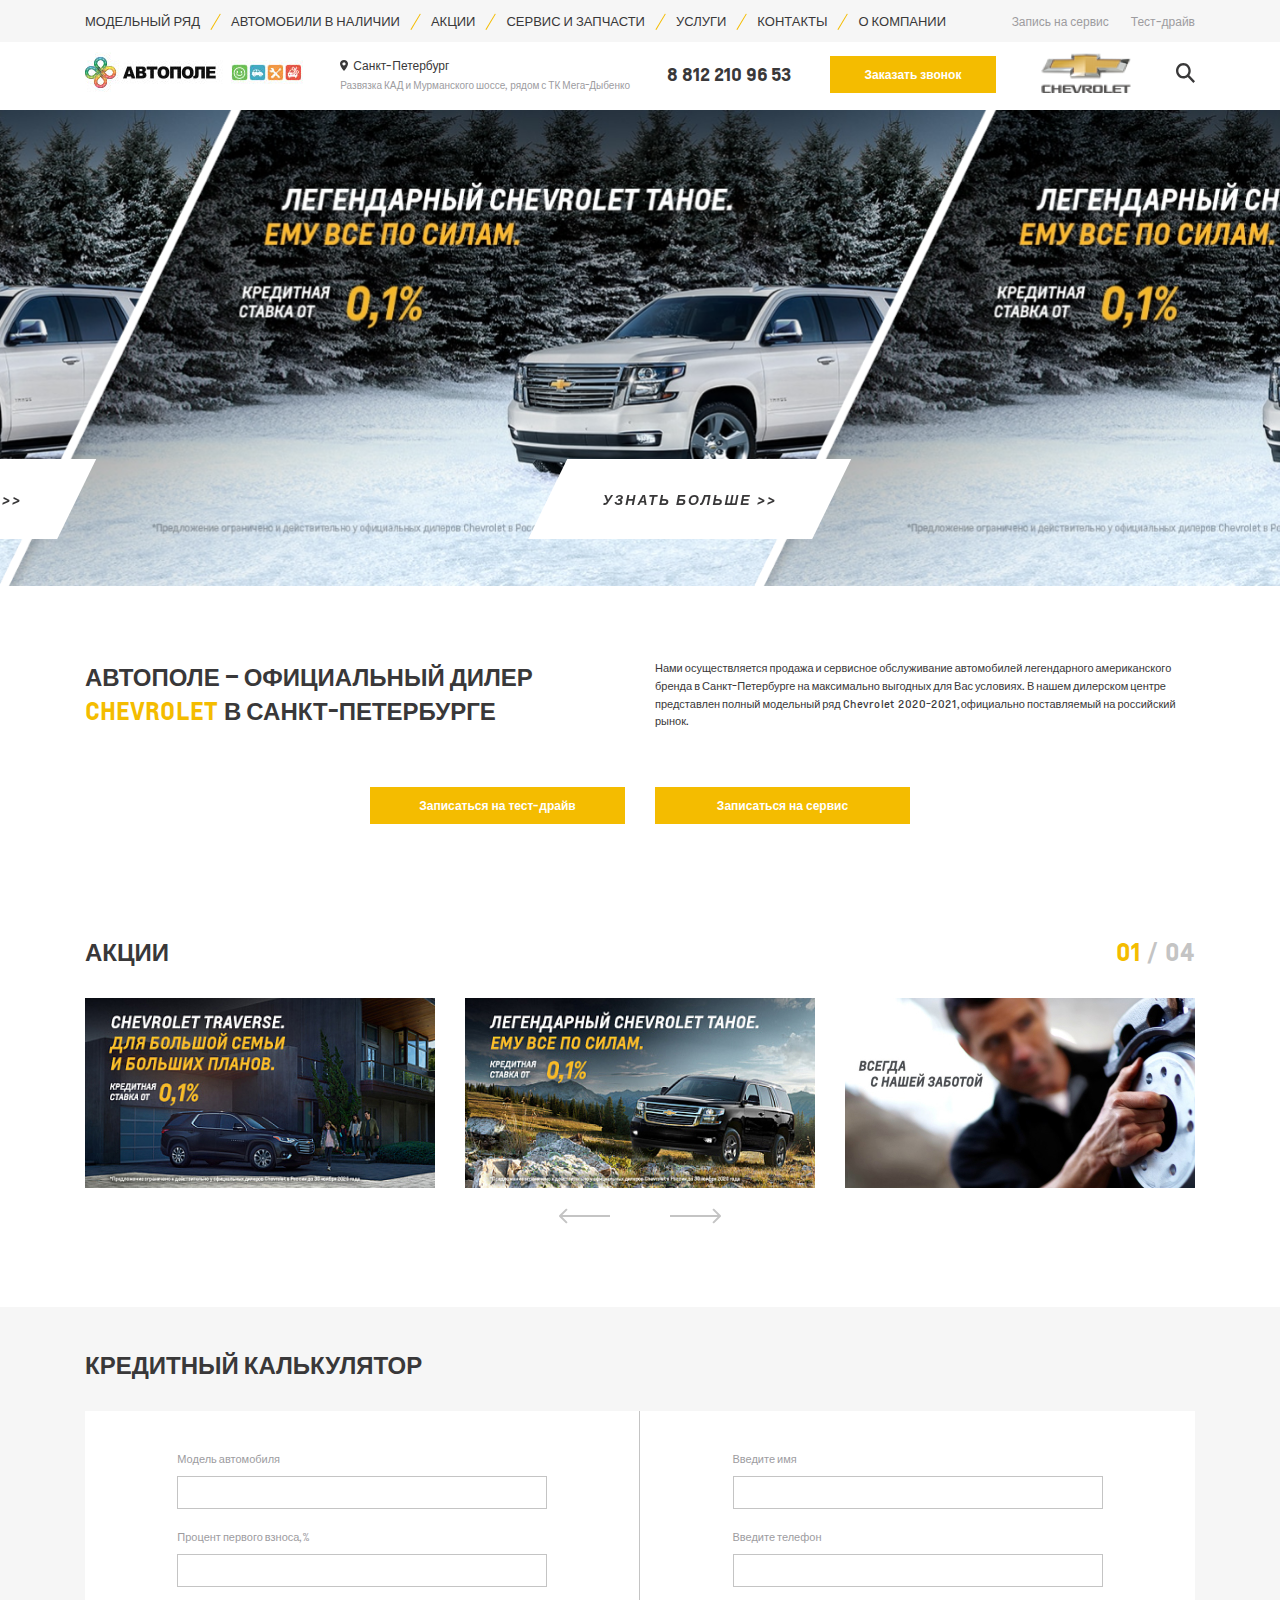
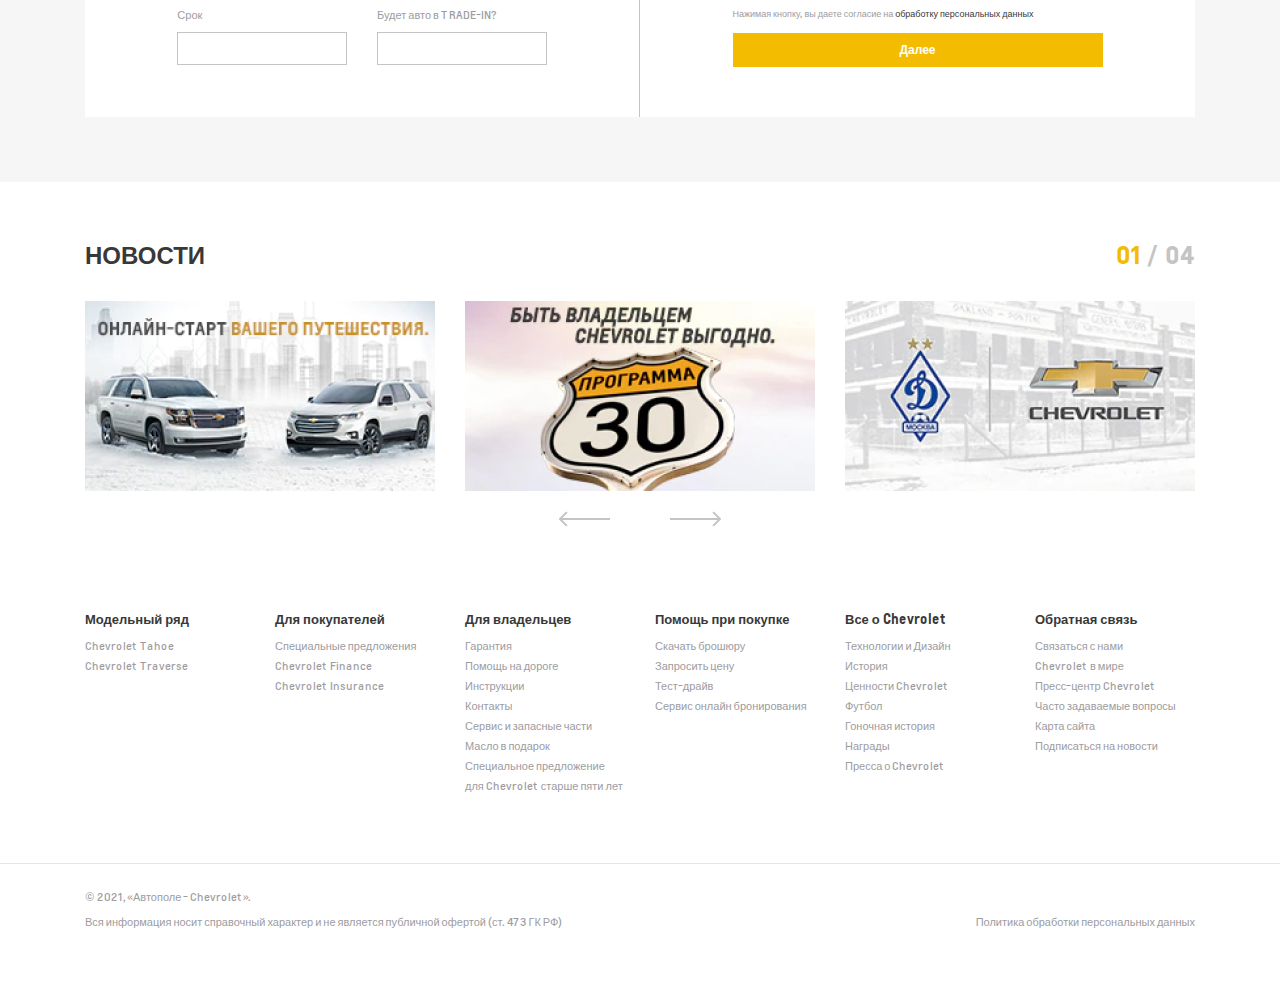
==== index.html @ d2f10475 "push" ====
<!DOCTYPE html>
<html lang="ru">
<head>
    <meta charset="UTF-8">
    <meta http-equiv="X-UA-Compatible" content="IE=edge">
    <meta name="viewport" content="width=device-width, initial-scale=1.0">
    <title>Автополе</title>

    <link rel="stylesheet" href="./css/fonts.css">
    <link rel="stylesheet" href="./css/jquery.fancybox.min.css">
    <link rel="stylesheet" href="./css/swiper-bundle.min.css">
    <link rel="stylesheet" href="./css/style.css">

</head>
<body>
    <div class="wrapper">
        <div class="content">
            <header class="header">
                <div class="header-top">
                    <div class="container header-top__container">
                        <ul class="header-menu">
                            <li class="header-menu__item">
                                <a href="#">Модельный ряд</a>
                            </li>
                            <img src="./img/general/header/separator.svg" alt="separator" class="header-menu__separator">
                            <li class="header-menu__item">
                                <a href="#">Автомобили в наличии</a>
                            </li>
                            <img src="./img/general/header/separator.svg" alt="separator" class="header-menu__separator">
                            <li class="header-menu__item">
                                <a href="#">Акции</a>
                            </li>
                            <img src="./img/general/header/separator.svg" alt="separator" class="header-menu__separator">
                            <li class="header-menu__item">
                                <a href="#">Сервис и запчасти</a>
                            </li>
                            <img src="./img/general/header/separator.svg" alt="separator" class="header-menu__separator">
                            <li class="header-menu__item">
                                <a href="#">Услуги</a>
                            </li>
                            <img src="./img/general/header/separator.svg" alt="separator" class="header-menu__separator">
                            <li class="header-menu__item">
                                <a href="#">Контакты</a>
                            </li>
                            <img src="./img/general/header/separator.svg" alt="separator" class="header-menu__separator">
                            <li class="header-menu__item">
                                <a href="#">о компании</a>
                            </li>
                        </ul>
                        <div class="header-right">
                            <a href="#">Запись на сервис</a>
                            <a href="#">Тест-драйв</a>
                        </div>
                    </div>
                </div>
                <div class="header-main">
                    <div class="container header-main__container">
                        <a href="/" class="header-logo">
                            <img src="./img/general/logo.png" alt="logo">
                        </a>
                        <div class="header-address">
                            <div class="header-address__top">
                                <img src="./img/general/mark.svg" alt="mark">
                                <span>Санкт-Петербург</span>
                            </div>
                            <div class="header-address__bottom">Развязка КАД и Мурманского шоссе, рядом с ТК Мега-Дыбенко</div>
                        </div>
                        <a href="tel:8 812 210 96 53 " class="header-phone">8 812 210 96 53 </a>
                        <a href="#" class="btn header-btn">Заказать звонок</a>
                        <a href="#" class="header-chevrolet">
                            <img src="./img/general/header/chevrolet.png" alt="chevrolet">
                        </a>
                        <a href="#" class="header-search">
                            <img src="./img/general/search.svg" alt="search">
                        </a>
                    </div>
                </div>
            </header>
            <div class="swiper-container hero">
                <div class="swiper-wrapper">
                    <div class="swiper-slide hero-item">
                        <img src="./img/index/hero/1.png" alt="1">
                        <a href="#" class="hero-btn">
                            <span>Узнать больше >></span>
                        </a>
                    </div>
                    <div class="swiper-slide hero-item">
                        <img src="./img/index/hero/1.png" alt="1">
                        <a href="#" class="hero-btn">
                            <span>Узнать больше >></span>
                        </a>
                    </div>
                    <div class="swiper-slide hero-item">
                        <img src="./img/index/hero/1.png" alt="1">
                        <a href="#" class="hero-btn">
                            <span>Узнать больше >></span>
                        </a>
                    </div>
                </div>
            </div>
            <section class="description">
                <div class="container description-container">
                    <div class="description-left">
                        <h2 class="title description-title">АВТОПОЛЕ – ОФИЦИАЛЬНЫЙ ДИЛЕР <span>CHEVROLET</span> В Санкт-петербурге</h2>
                        <a href="#" class="btn description-btn">Записаться на тест-драйв</a>
                    </div>
                    <div class="description-right">
                        <p class="text description-text">
                            Нами осуществляется продажа и сервисное обслуживание автомобилей легендарного американского бренда в Санкт-Петербурге на максимально выгодных для Вас условиях. В нашем дилерском центре представлен полный модельный ряд Chevrolet 2020-2021, официально поставляемый на российский рынок.
                        </p>
                        <a href="#" class="btn description-btn">Записаться на сервис</a>
                    </div>
                </div>
            </section>
            <section class="slider promotion">
                <div class="container slider-container">
                    <div class="slider-top">
                        <h2 class="title slider-title">Акции</h2>
                        <div class="title slider-count promotion-count"></div>
                    </div>
                    <div class="swiper-container promotion-slider">
                        <div class="swiper-wrapper">
                            <a href="#" class="swiper-slide slider-item">
                                <img src="./img/index/slider/1.jpg" alt="1">
                            </a>
                            <a href="#" class="swiper-slide slider-item">
                                <img src="./img/index/slider/2.jpg" alt="2">
                            </a>
                            <a href="#" class="swiper-slide slider-item">
                                <img src="./img/index/slider/3.jpg" alt="3">
                            </a>
                            <a href="#" class="swiper-slide slider-item">
                                <img src="./img/index/slider/1.jpg" alt="1">
                            </a>
                            <a href="#" class="swiper-slide slider-item">
                                <img src="./img/index/slider/2.jpg" alt="2">
                            </a>
                            <a href="#" class="swiper-slide slider-item">
                                <img src="./img/index/slider/3.jpg" alt="3">
                            </a>
                        </div>
                        <div class="slider-arrows">
                            <div class="slider-arrow slider-arrow_prev promotion-arrow">
                                <img src="./img/general/arrow_prev.svg" alt="arrow_prev">
                            </div>
                            <div class="slider-arrow slider-arrow_next promotion-arrow">
                                <img src="./img/general/arrow_next.svg" alt="arrow_next">
                            </div>
                        </div>
                    </div>
                </div>
            </section>
            <section class="calc">
                <div class="container calc-container">
                    <h2 class="title calc-title">Кредитный калькулятор</h2>
                    <div class="calc-main">
                        <div class="calc-column__wrapper">
                            <div class="calc-column">
                                <div class="calc-item">
                                    <div class="input-title">Модель автомобиля</div>
                                    <input type="text" class="input calc-input">
                                </div>
                                <div class="calc-item">
                                    <div class="input-title">Процент первого взноса, %</div>
                                    <input type="text" class="input calc-input">
                                </div>
                                <div class="calc-item__wrapper">
                                    <div class="calc-item">
                                        <div class="input-title">Срок</div>
                                        <input type="text" class="input calc-input">
                                    </div>
                                    <div class="calc-item">
                                        <div class="input-title">Будет авто в TRADE-IN?</div>
                                        <input type="text" class="input calc-input">
                                    </div>
                                </div>
                            </div>
                        </div>
                        <div class="calc-column__wrapper">
                            <form action="#" class="calc-column">
                                <div class="calc-item">
                                    <div class="input-title">Введите имя</div>
                                    <input type="text" class="input calc-input">
                                </div>
                                <div class="calc-item">
                                    <div class="input-title">Введите телефон</div>
                                    <input type="tel" class="input calc-input">
                                </div>
                                <div class="text_small calc-policy">
                                    Нажимая кнопку, вы даете согласие на <a href="#" class="link link_reverse policy">обработку персональных данных</a>
                                </div>
                                <input type="submit" class="btn calc-submit" value="Далее">
                            </form>
                        </div>
                    </div>
                </div>
            </section>
            <section class="slider newsSlider">
                <div class="container slider-container">
                    <div class="slider-top">
                        <h2 class="title slider-title">Новости</h2>
                        <div class="title slider-count newsSlider-count"></div>
                    </div>
                    <div class="swiper-container newsSlider-slider">
                        <div class="swiper-wrapper">
                            <a href="#" class="swiper-slide slider-item">
                                <img src="./img/index/slider/4.jpg" alt="4">
                            </a>
                            <a href="#" class="swiper-slide slider-item">
                                <img src="./img/index/slider/5.jpg" alt="5">
                            </a>
                            <a href="#" class="swiper-slide slider-item">
                                <img src="./img/index/slider/6.jpg" alt="6">
                            </a>
                            <a href="#" class="swiper-slide slider-item">
                                <img src="./img/index/slider/4.jpg" alt="4">
                            </a>
                            <a href="#" class="swiper-slide slider-item">
                                <img src="./img/index/slider/5.jpg" alt="5">
                            </a>
                            <a href="#" class="swiper-slide slider-item">
                                <img src="./img/index/slider/6.jpg" alt="6">
                            </a>
                        </div>
                        <div class="slider-arrows">
                            <div class="slider-arrow slider-arrow_prev newsSlider-arrow">
                                <img src="./img/general/arrow_prev.svg" alt="arrow_prev">
                            </div>
                            <div class="slider-arrow slider-arrow_next newsSlider-arrow">
                                <img src="./img/general/arrow_next.svg" alt="arrow_next">
                            </div>
                        </div>
                    </div>
                </div>
            </section>
        </div>
        <footer class="footer">
            <div class="footer-top">
                <div class="container footer-top__container">
                    <div class="footer-list">
                        <div class="footer-item">
                            <div class="footer-item__title">Модельный ряд</div>
                            <a href="#" class="link link_reverse">Chevrolet Tahoe</a>
                            <a href="#" class="link link_reverse">Chevrolet Traverse</a>
                        </div>
                        <div class="footer-item">
                            <div class="footer-item__title">Для покупателей</div>
                            <a href="#" class="link link_reverse">Специальные предложения</a>
                            <a href="#" class="link link_reverse">Chevrolet Finance</a>
                            <a href="#" class="link link_reverse">Chevrolet Insurance</a>
                        </div>
                        <div class="footer-item">
                            <div class="footer-item__title">Для владельцев</div>
                            <a href="#" class="link link_reverse">Гарантия</a>
                            <a href="#" class="link link_reverse">Помощь на дороге</a>
                            <a href="#" class="link link_reverse">Инструкции</a>
                            <a href="#" class="link link_reverse">Контакты</a>
                            <a href="#" class="link link_reverse">Сервис и запасные части</a>
                            <a href="#" class="link link_reverse">Масло в подарок</a>
                            <a href="#" class="link link_reverse">Специальное предложение</a>
                            <a href="#" class="link link_reverse">для Chevrolet старше пяти лет</a>
                        </div>
                        <div class="footer-item">
                            <div class="footer-item__title">Помощь при покупке</div>
                            <a href="#" class="link link_reverse">Скачать брошюру</a>
                            <a href="#" class="link link_reverse">Запросить цену</a>
                            <a href="#" class="link link_reverse">Тест-драйв</a>
                            <a href="#" class="link link_reverse">Сервис онлайн бронирования</a>
                        </div>
                        <div class="footer-item">
                            <div class="footer-item__title">Все о Chevrolet</div>
                            <a href="#" class="link link_reverse">Технологии и Дизайн</a>
                            <a href="#" class="link link_reverse">История</a>
                            <a href="#" class="link link_reverse">Ценности Chevrolet</a>
                            <a href="#" class="link link_reverse">Футбол</a>
                            <a href="#" class="link link_reverse">Гоночная история</a>
                            <a href="#" class="link link_reverse">Награды</a>
                            <a href="#" class="link link_reverse">Пресса о Chevrolet</a>
                        </div>
                        <div class="footer-item">
                            <div class="footer-item__title">Обратная связь</div>
                            <a href="#" class="link link_reverse">Связаться с нами</a>
                            <a href="#" class="link link_reverse">Chevrolet в мире</a>
                            <a href="#" class="link link_reverse">Пресс-центр Chevrolet</a>
                            <a href="#" class="link link_reverse">Часто задаваемые вопросы</a>
                            <a href="#" class="link link_reverse">Карта сайта</a>
                            <a href="#" class="link link_reverse">Подписаться на новости</a>
                        </div>
                    </div>
                </div>
            </div>
            <div class="footer-bottom">
                <div class="container footer-bottom__container">
                    <div class="footer-bottom__item">
                        <div>© 2021, «Автополе - Chevrolet».</div>
                        <div>Вся информация носит справочный характер и не является публичной офертой (ст. 473 ГК РФ)</div>
                    </div>
                    <div class="footer-bottom__item">
                        <div>
                            <a href="#" class="link link_reverse">Политика обработки персональных данных</a>
                        </div>
                    </div>
                </div>
            </div>
        </footer>
    </div>

    <script src="./js/jquery-3.5.1.min.js"></script>
    <script src="./js/jquery.fancybox.min.js"></script>
    <script src="./js/jquery.maskedinput.js"></script>
    <script src="./js/swiper-bundle.min.js"></script>
    <script src="./js/main.js"></script>

</body>
</html>
---- css/fonts.css ----
@font-face {
    font-family: 'Louis';
    src: url('../fonts/Louis-Regular.eot');
    src: local('Louis Regular'), local('Louis-Regular'),
    url('../fonts/Louis-Regular.eot?#iefix') format('embedded-opentype'),
    url('../fonts/Louis-Regular.woff') format('woff'),
    url('../fonts/Louis-Regular.ttf') format('truetype');
    font-weight: 400;
    font-style: normal;
}
@font-face {
    font-family: 'Louis';
    src: url('../fonts/Louis-Bold.eot');
    src: local('Louis Bold'), local('Louis-Bold'),
    url('../fonts/Louis-Bold.eot?#iefix') format('embedded-opentype'),
    url('../fonts/Louis-Bold.woff') format('woff'),
    url('../fonts/Louis-Bold.ttf') format('truetype');
    font-weight: 700;
    font-style: normal;
}
@font-face {
    font-family: 'Louis';
    src: url('../fonts/Louis-BoldItalic.eot');
    src: local('Louis BoldItalic'), local('Louis-BoldItalic'),
    url('../fonts/Louis-BoldItalic.eot?#iefix') format('embedded-opentype'),
    url('../fonts/Louis-BoldItalic.woff') format('woff'),
    url('../fonts/Louis-BoldItalic.ttf') format('truetype');
    font-weight: 700;
    font-style: italic;
}
---- css/style.css ----
*, *::before, *::after {
  -webkit-box-sizing: border-box;
          box-sizing: border-box;
}

* {
  outline: none !important;
  padding: 0;
  margin: 0;
}

body {
  font-family: 'Louis', sans-serif;
  font-size: 11px;
  font-weight: 400;
  color: #393839;
}

a {
  text-decoration: none;
  display: inline-block;
}

.wrapper {
  display: -webkit-box;
  display: -ms-flexbox;
  display: flex;
  -webkit-box-orient: vertical;
  -webkit-box-direction: normal;
      -ms-flex-direction: column;
          flex-direction: column;
  min-height: 100vh;
  width: 100%;
  overflow-x: hidden;
}

.content {
  -webkit-box-flex: 1;
      -ms-flex: 1 0 auto;
          flex: 1 0 auto;
}

.footer {
  -webkit-box-flex: 0;
      -ms-flex: 0 0 auto;
          flex: 0 0 auto;
}

.container {
  max-width: 1140px;
  padding: 0 15px;
  margin: 0 auto;
}

.link {
  position: relative;
}

.link::after {
  position: absolute;
  display: block;
  content: '';
  bottom: 0;
  left: 0;
  width: 100%;
  height: 1px;
  background-color: #fff;
  -webkit-transition: .3s width;
  transition: .3s width;
}

.link:hover::after {
  width: 0;
}

.link_reverse::after {
  width: 0;
}

.link_reverse:hover::after {
  width: 100%;
}

.link_right::after {
  left: auto;
  right: 0;
}

.empty {
  padding-top: 0 !important;
  padding-bottom: 0 !important;
  margin-top: 0 !important;
  margin-bottom: 0 !important;
  height: 0 !important;
  border: none !important;
  min-height: 0 !important;
  pointer-events: none;
}

.empty::after {
  display: none !important;
}

.empty::before {
  display: none !important;
}

textarea, input {
  -webkit-appearance: none;
  -moz-appearance: none;
  border-radius: 0;
}

.title {
  font-weight: 700;
  text-transform: uppercase;
  font-size: 24px;
}

.title_grand {
  font-size: 48px;
}

.title_small {
  text-transform: none;
  font-size: 14px;
}

.title span {
  color: #F4BC00;
}

.text {
  font-size: 11px;
  line-height: 160%;
}

.text_small {
  font-size: 9px;
  color: #9D9C9F;
  line-height: 177%;
}

.btn {
  background-color: #F4BC00;
  color: #fff;
  font-size: 12px;
  font-weight: 700;
  padding: 10px 35px;
  -webkit-transition: .3s background-color;
  transition: .3s background-color;
  text-align: center;
  border: none;
}

.btn:hover {
  background-color: #CD9834;
}

.btn_tight {
  padding: 10px;
}

.btn_border {
  background-color: transparent;
  border: 2px solid #C4C4C4;
  -webkit-transition: .3s color, .3s border-color;
  transition: .3s color, .3s border-color;
  color: #C4C4C4;
}

.btn_border:hover {
  color: #000;
  border-color: #000;
  background-color: transparent;
}

.btn_border_white {
  border-color: #fff;
  color: #fff;
}

.btn_border_white:hover {
  border-color: #F4BC00;
  color: #F4BC00;
}

.input {
  border: 1px solid #C4C4C4;
  padding: 8px 10px;
  background-color: transparent;
}

.input-title {
  font-size: 11px;
  color: #9D9C9F;
  margin-bottom: 10px;
}

.policy {
  color: #393839;
}

.policy::after {
  background-color: #393839;
}

.header-top {
  padding: 12px 0;
  background-color: #F6F6F6;
}

.header-top__container {
  display: -webkit-box;
  display: -ms-flexbox;
  display: flex;
  -webkit-box-pack: justify;
      -ms-flex-pack: justify;
          justify-content: space-between;
  -webkit-box-align: center;
      -ms-flex-align: center;
          align-items: center;
}

.header-menu {
  list-style: none;
  display: -webkit-box;
  display: -ms-flexbox;
  display: flex;
  -webkit-box-align: center;
      -ms-flex-align: center;
          align-items: center;
}

.header-menu__separator {
  margin: 0 10px;
}

.header-menu__item a {
  text-transform: uppercase;
  color: #393839;
  font-size: 13px;
  -webkit-transition: .3s color;
  transition: .3s color;
}

.header-menu__item a:hover {
  color: #F4BC00;
}

.header-right a {
  color: #9D9C9F;
  font-size: 12px;
  margin-right: 20px;
}

.header-right a:last-child {
  margin-right: 0;
}

.header-main {
  padding: 9px 0 13px 0;
}

.header-main__container {
  display: -webkit-box;
  display: -ms-flexbox;
  display: flex;
  -webkit-box-align: center;
      -ms-flex-align: center;
          align-items: center;
  -webkit-box-pack: justify;
      -ms-flex-pack: justify;
          justify-content: space-between;
}

.header-logo img {
  max-width: 218px;
}

.header-address__top {
  display: -webkit-box;
  display: -ms-flexbox;
  display: flex;
  -webkit-box-align: center;
      -ms-flex-align: center;
          align-items: center;
  font-size: 12px;
  color: #393839;
  margin-bottom: 5px;
}

.header-address__top img {
  margin-right: 5px;
}

.header-address__bottom {
  color: #9D9C9F;
  font-size: 10px;
}

.header-phone {
  font-size: 18px;
  color: #393839;
  font-weight: 700;
}

.footer-top {
  border-bottom: 1px solid #E5E5E5;
  padding-bottom: 35px;
}

.footer-list {
  display: -webkit-box;
  display: -ms-flexbox;
  display: flex;
  -ms-flex-wrap: wrap;
      flex-wrap: wrap;
  width: calc(100% + 30px);
  margin-left: -15px;
}

.footer-item {
  -ms-flex-preferred-size: 140px;
      flex-basis: 140px;
  -webkit-box-flex: 1;
      -ms-flex-positive: 1;
          flex-grow: 1;
  margin: 0 15px 30px 15px;
  display: -webkit-box;
  display: -ms-flexbox;
  display: flex;
  -webkit-box-orient: vertical;
  -webkit-box-direction: normal;
      -ms-flex-direction: column;
          flex-direction: column;
  -webkit-box-align: start;
      -ms-flex-align: start;
          align-items: flex-start;
}

.footer-item__title {
  font-size: 13px;
  font-weight: 700;
  color: #393839;
  margin-bottom: 10px;
}

.footer-item a {
  color: #9D9C9F;
  font-size: 11px;
  margin-bottom: 5px;
}

.footer-item a::after {
  background-color: #9D9C9F;
}

.footer-bottom {
  padding: 25px 0 60px 0;
}

.footer-bottom__container {
  display: -webkit-box;
  display: -ms-flexbox;
  display: flex;
  -webkit-box-pack: justify;
      -ms-flex-pack: justify;
          justify-content: space-between;
  -webkit-box-align: end;
      -ms-flex-align: end;
          align-items: flex-end;
}

.footer-bottom__item div {
  font-size: 11px;
  color: #9D9C9F;
  margin-bottom: 10px;
}

.footer-bottom__item div:last-child {
  margin-bottom: 0;
}

.footer-bottom__item div a {
  color: #9D9C9F;
}

.footer-bottom__item div a::after {
  background-color: #9D9C9F;
}

.slider {
  padding: 55px 0 80px 0;
}

.slider-top {
  display: -webkit-box;
  display: -ms-flexbox;
  display: flex;
  -webkit-box-align: center;
      -ms-flex-align: center;
          align-items: center;
  -webkit-box-pack: justify;
      -ms-flex-pack: justify;
          justify-content: space-between;
  margin-bottom: 30px;
}

.slider-count {
  display: -webkit-box;
  display: -ms-flexbox;
  display: flex;
  -webkit-box-align: center;
      -ms-flex-align: center;
          align-items: center;
  bottom: auto;
  left: auto;
  width: auto;
  color: #C4C4C4;
}

.slider-count__current {
  color: #F4BC00;
}

.slider-count__dec {
  margin: 0 7px;
}

.slider-arrows {
  margin-top: 20px;
  display: -webkit-box;
  display: -ms-flexbox;
  display: flex;
  -webkit-box-align: center;
      -ms-flex-align: center;
          align-items: center;
  -webkit-box-pack: center;
      -ms-flex-pack: center;
          justify-content: center;
}

.slider-arrow {
  cursor: pointer;
}

.slider-arrow:first-child {
  margin-right: 30px;
}

.slider-arrow:last-child {
  margin-left: 30px;
}

.slider-item img {
  max-width: 100%;
  display: block;
}

.breadcrumbs-container {
  display: -webkit-box;
  display: -ms-flexbox;
  display: flex;
  -webkit-box-align: center;
      -ms-flex-align: center;
          align-items: center;
  padding-top: 15px;
  padding-bottom: 40px;
}

.breadcrumbs-dec {
  margin: 0 10px;
}

.breadcrumbs-item {
  color: #9D9C9F;
  font-size: 10px;
}

.breadcrumbs-item::after {
  background-color: #9D9C9F;
}

.app {
  background-color: #C4C4C4;
  padding: 60px 0;
}

.app-main {
  background-color: #fff;
  padding: 55px 100px 65px 100px;
  max-width: 920px;
  margin: 0 auto;
}

.app-title {
  text-align: center;
  margin-bottom: 45px;
}

.app-item {
  margin: 0 15px;
  width: 50%;
}

.app-item__wrapper {
  display: -webkit-box;
  display: -ms-flexbox;
  display: flex;
  -webkit-box-align: center;
      -ms-flex-align: center;
          align-items: center;
  width: calc(100% + 30px);
  margin-left: -15px;
  margin-bottom: 20px;
}

.app-input, .app-submit {
  width: 100%;
}

.app-policy {
  font-size: 9px;
}

.tabs {
  display: -webkit-box;
  display: -ms-flexbox;
  display: flex;
  -webkit-box-align: center;
      -ms-flex-align: center;
          align-items: center;
}

.tabs-item {
  color: #C4C4C4;
  -webkit-transition: .3s color;
  transition: .3s color;
  cursor: pointer;
  margin-right: 45px;
}

.tabs-item:last-child {
  margin-right: 0;
}

.tabs-item.active, .tabs-item:hover {
  color: #393839;
}

.hero {
  position: relative;
  left: 50%;
  -webkit-transform: translateX(-50%);
          transform: translateX(-50%);
}

.hero-btn {
  position: absolute;
  font-size: 14px;
  font-style: italic;
  font-weight: 700;
  text-transform: uppercase;
  letter-spacing: 0.15em;
  padding: 30px 55px;
  color: #393839;
  right: 35%;
  bottom: 50px;
  z-index: 2;
}

.hero-btn span {
  position: relative;
  z-index: 1;
}

.hero-btn::after {
  position: absolute;
  width: 100%;
  height: 100%;
  background-color: #fff;
  content: '';
  top: 50%;
  left: 50%;
  -webkit-transform: translate(-50%, -50%) skewX(-26deg);
          transform: translate(-50%, -50%) skewX(-26deg);
}

.hero-item {
  position: relative;
}

.hero-item img {
  max-width: 100%;
}

.description {
  padding: 70px 0 55px 0;
}

.description-container {
  display: -webkit-box;
  display: -ms-flexbox;
  display: flex;
  -webkit-box-pack: justify;
      -ms-flex-pack: justify;
          justify-content: space-between;
}

.description-left, .description-right {
  width: calc(50% - 15px);
  display: -webkit-box;
  display: -ms-flexbox;
  display: flex;
  -webkit-box-orient: vertical;
  -webkit-box-direction: normal;
      -ms-flex-direction: column;
          flex-direction: column;
  -webkit-box-align: start;
      -ms-flex-align: start;
          align-items: flex-start;
}

.description-left .description-btn {
  -ms-flex-item-align: end;
      align-self: flex-end;
}

.description-title {
  margin-bottom: 60px;
}

.description-text {
  -webkit-box-flex: 1;
      -ms-flex-positive: 1;
          flex-grow: 1;
}

.description-btn {
  min-width: 255px;
}

.calc {
  background-color: #F6F6F6;
  padding: 40px 0 65px 0;
}

.calc-title {
  margin-bottom: 30px;
}

.calc-main {
  background-color: #fff;
  display: -webkit-box;
  display: -ms-flexbox;
  display: flex;
}

.calc-column {
  width: calc(100% / 3 * 2);
  margin: 0 auto;
  padding: 40px 0 50px 0;
}

.calc-column__wrapper {
  width: 50%;
}

.calc-column__wrapper:first-child {
  border-right: 1px solid #C4C4C4;
}

.calc-item {
  margin-bottom: 20px;
}

.calc-item__wrapper {
  display: -webkit-box;
  display: -ms-flexbox;
  display: flex;
  -webkit-box-pack: justify;
      -ms-flex-pack: justify;
          justify-content: space-between;
  width: calc(100% + 30px);
  margin-left: -15px;
}

.calc-item__wrapper .calc-item {
  -webkit-box-flex: 1;
      -ms-flex-positive: 1;
          flex-grow: 1;
  margin: 0 15px;
}

.calc-input {
  width: 100%;
}

.calc-policy {
  margin-bottom: 10px;
}

.calc-submit {
  width: 100%;
}

.offer {
  padding-bottom: 100px;
}

.offer-tabs {
  display: -webkit-box;
  display: -ms-flexbox;
  display: flex;
  -webkit-box-align: center;
      -ms-flex-align: center;
          align-items: center;
  margin-bottom: 40px;
}

.offer-tabs__item {
  margin-right: 45px;
  color: #C4C4C4;
  cursor: pointer;
  -webkit-transition: .3s color;
  transition: .3s color;
}

.offer-tabs__item:last-child {
  margin-right: 0;
}

.offer-tabs__item.active, .offer-tabs__item:hover {
  color: #393839;
}

.offer-body {
  -ms-flex-wrap: wrap;
      flex-wrap: wrap;
  width: calc(100% + 30px);
  margin-left: -15px;
  display: none;
}

.offer-body.active {
  display: -webkit-box;
  display: -ms-flexbox;
  display: flex;
}

.offer-item {
  margin: 0 15px 30px 15px;
  -ms-flex-preferred-size: 300px;
      flex-basis: 300px;
  -webkit-box-flex: 1;
      -ms-flex-positive: 1;
          flex-grow: 1;
  display: -webkit-box;
  display: -ms-flexbox;
  display: flex;
  -webkit-box-orient: vertical;
  -webkit-box-direction: normal;
      -ms-flex-direction: column;
          flex-direction: column;
}

.offer-item__img {
  background-repeat: no-repeat;
  background-position: center center;
  background-size: cover;
  margin-bottom: 15px;
}

.offer-item__img-sizer {
  padding-bottom: 51.5%;
}

.offer-item__title {
  margin-bottom: 15px;
}

.offer-item__top {
  -webkit-box-flex: 1;
      -ms-flex-positive: 1;
          flex-grow: 1;
  margin-bottom: 30px;
}

.offerSingle {
  padding-bottom: 40px;
}

.offerSingle-img {
  background-repeat: no-repeat;
  background-position: center center;
  background-size: cover;
  margin-bottom: 40px;
}

.offerSingle-img__sizer {
  padding-bottom: 36%;
}

.offerSingle-title {
  margin-bottom: 30px;
}

.offerSingle-text {
  max-width: 920px;
  margin: 0 auto;
}

.offerSingle-desc {
  padding-top: 60px;
  padding-bottom: 70px;
}

.offerSingle-desc__container {
  display: -webkit-box;
  display: -ms-flexbox;
  display: flex;
  width: calc(100% + 30px);
  margin-left: -15px;
}

.offerSingle-desc__item {
  margin: 0 15px 0 15px;
  -webkit-box-flex: 1;
      -ms-flex-positive: 1;
          flex-grow: 1;
  -ms-flex-preferred-size: 100px;
      flex-basis: 100px;
}

.offerSingle-desc__item p {
  margin-bottom: 15px;
}

.offerSingle-desc__item p:last-child {
  margin-bottom: 0;
}

.service-container {
  width: calc(100% / 6 * 5);
  margin: 0 auto;
}

.service-title {
  margin-bottom: 30px;
}

.service-text {
  margin-bottom: 20px;
}

.service-text p {
  margin-bottom: 15px;
}

.service-text p:last-child {
  margin-bottom: 0;
}

.service-subtitle {
  margin-bottom: 20px;
}

.service-typical {
  display: -webkit-box;
  display: -ms-flexbox;
  display: flex;
  -webkit-box-pack: justify;
      -ms-flex-pack: justify;
          justify-content: space-between;
  -webkit-box-align: start;
      -ms-flex-align: start;
          align-items: flex-start;
  padding-bottom: 40px;
  margin-top: 40px;
  margin-bottom: 40px;
  border-bottom: 1px solid #E5E5E5;
}

.service-typical .list-title {
  margin-bottom: 20px;
}

.service-typical__item {
  width: calc(50% - 15px);
}

.service-typical ul {
  list-style: none;
  font-size: 11px;
  line-height: 160%;
}

.service-typical ul li {
  position: relative;
  padding-left: 6px;
  margin-bottom: 10px;
}

.service-typical ul li::after {
  position: absolute;
  content: '';
  width: 3px;
  height: 3px;
  background-color: #393839;
  top: 7px;
  left: 0;
}

.service-list {
  padding-bottom: 100px;
}

.service-item {
  display: -webkit-box;
  display: -ms-flexbox;
  display: flex;
  -webkit-box-align: center;
      -ms-flex-align: center;
          align-items: center;
  -webkit-box-pack: justify;
      -ms-flex-pack: justify;
          justify-content: space-between;
  margin-bottom: 50px;
}

.service-item:last-child {
  margin-bottom: 0;
}

.service-item__img, .service-item__main {
  width: calc(50% - 15px);
}

.service-item__img {
  background-repeat: no-repeat;
  background-position: center center;
  background-size: cover;
}

.service-item__img-sizer {
  padding-bottom: 59.5%;
}

.service-item__title {
  margin-bottom: 20px;
  max-width: 450px;
}

.service-item__text {
  margin-bottom: 30px;
}

.service-item__text p {
  margin-bottom: 20px;
}

.service-item__text p:last-child {
  margin-bottom: 0;
}

.service-item__btn {
  width: 100%;
  max-width: 350px;
}

.service-item:nth-child(even) {
  -webkit-box-orient: horizontal;
  -webkit-box-direction: reverse;
      -ms-flex-direction: row-reverse;
          flex-direction: row-reverse;
}

.service-img {
  max-width: 100%;
}

.service-steps {
  display: -webkit-box;
  display: -ms-flexbox;
  display: flex;
  -ms-flex-wrap: wrap;
      flex-wrap: wrap;
  width: calc(100% + 40px);
  margin-left: -20px;
}

.service-steps__item {
  -ms-flex-preferred-size: 300px;
      flex-basis: 300px;
  -webkit-box-flex: 1;
      -ms-flex-positive: 1;
          flex-grow: 1;
  margin: 0 20px 40px 20px;
}

.service-steps__item-number {
  color: #F4BC00;
  font-size: 54px;
  font-weight: 700;
  margin-bottom: 10px;
}

.service-car {
  margin-top: 90px;
}

.service-car__title {
  margin-bottom: 30px;
}

.service-car__img {
  margin-bottom: 30px;
}

.service-car__list {
  display: -webkit-box;
  display: -ms-flexbox;
  display: flex;
  -ms-flex-wrap: wrap;
      flex-wrap: wrap;
  width: calc(100% + 30px);
  margin-left: -15px;
}

.service-car__item {
  -ms-flex-preferred-size: 255px;
      flex-basis: 255px;
  margin: 0 15px 0 15px;
}

.service-model {
  margin-top: 90px;
  margin-bottom: 70px;
}

.service-model__title {
  margin-bottom: 50px;
}

.service-model__list {
  width: calc(100% + 30px);
  margin-left: -15px;
  display: -webkit-box;
  display: -ms-flexbox;
  display: flex;
  -ms-flex-wrap: wrap;
      flex-wrap: wrap;
  -webkit-box-pack: center;
      -ms-flex-pack: center;
          justify-content: center;
}

.service-model__item {
  -ms-flex-preferred-size: 350px;
      flex-basis: 350px;
  margin: 0 15px 30px 15px;
  display: -webkit-box;
  display: -ms-flexbox;
  display: flex;
  -webkit-box-orient: vertical;
  -webkit-box-direction: normal;
      -ms-flex-direction: column;
          flex-direction: column;
}

.service-model__item-text {
  -webkit-box-flex: 1;
      -ms-flex-positive: 1;
          flex-grow: 1;
}

.service-model__item-img {
  max-width: 100%;
  margin-bottom: 40px;
}

.service-model__item-title {
  margin-bottom: 15px;
}

.service-model__item-price {
  margin-bottom: 25px;
  display: -webkit-box;
  display: -ms-flexbox;
  display: flex;
  -webkit-box-align: center;
      -ms-flex-align: center;
          align-items: center;
}

.service-model__item-price span {
  margin: 0 10px;
}

.service-model__item-btn {
  width: 100%;
  max-width: 350px;
  margin: 0 auto;
}

.model-hero {
  background-repeat: no-repeat;
  background-position: center center;
  background-size: cover;
  position: relative;
}

.model-hero::after {
  position: absolute;
  content: '';
  background-color: #000;
  opacity: 0.6;
  width: 100%;
  height: 100%;
  top: 0;
  left: 0;
}

.model-hero__container {
  position: relative;
  z-index: 1;
  display: -webkit-box;
  display: -ms-flexbox;
  display: flex;
  -webkit-box-orient: vertical;
  -webkit-box-direction: normal;
      -ms-flex-direction: column;
          flex-direction: column;
  min-height: 550px;
  padding-top: 80px;
}

.model-hero__top {
  -webkit-box-flex: 1;
      -ms-flex-positive: 1;
          flex-grow: 1;
}

.model-hero__title {
  margin-bottom: 50px;
  color: #fff;
  max-width: 455px;
}

.model-hero__btns {
  display: -webkit-box;
  display: -ms-flexbox;
  display: flex;
  -webkit-box-orient: vertical;
  -webkit-box-direction: normal;
      -ms-flex-direction: column;
          flex-direction: column;
  -webkit-box-align: start;
      -ms-flex-align: start;
          align-items: flex-start;
}

.model-hero__btn {
  margin-bottom: 10px;
  min-width: 190px;
}

.model-hero__btn:last-child {
  margin-bottom: 0;
}

.model-hero__list {
  display: -webkit-box;
  display: -ms-flexbox;
  display: flex;
}

.model-hero__list-item {
  -ms-flex-preferred-size: 150px;
      flex-basis: 150px;
  -webkit-box-flex: 1;
      -ms-flex-positive: 1;
          flex-grow: 1;
  border-right: 1px solid #fff;
  color: #fff;
  display: -webkit-box;
  display: -ms-flexbox;
  display: flex;
  -webkit-box-orient: vertical;
  -webkit-box-direction: normal;
      -ms-flex-direction: column;
          flex-direction: column;
  -webkit-box-align: center;
      -ms-flex-align: center;
          align-items: center;
  text-align: center;
  padding: 10px 15px 30px 15px;
}

.model-hero__list-item:last-child {
  border-right: none;
}

.model-hero__list-item span {
  margin: 8px 0;
}

.model-menu {
  padding: 50px 0;
  display: -webkit-box;
  display: -ms-flexbox;
  display: flex;
  -webkit-box-align: center;
      -ms-flex-align: center;
          align-items: center;
  -webkit-box-pack: center;
      -ms-flex-pack: center;
          justify-content: center;
}

.model-menu__item {
  margin-right: 110px;
  color: #9D9C9F;
  -webkit-transition: .3s color;
  transition: .3s color;
}

.model-menu__item:last-child {
  margin-right: 0;
}

.model-menu__item.active, .model-menu__item:hover {
  color: #393839;
}

.model-desc {
  padding: 40px 0 80px 0;
  display: -webkit-box;
  display: -ms-flexbox;
  display: flex;
  width: calc(100% + 30px);
  margin-left: -15px;
}

.model-desc__item {
  -ms-flex-preferred-size: 250px;
      flex-basis: 250px;
  -webkit-box-flex: 1;
      -ms-flex-positive: 1;
          flex-grow: 1;
  margin: 0 15px 0 15px;
}

.model-desc__item h3 {
  margin-bottom: 10px;
  color: #9D9C9F;
}

.model-links {
  display: -webkit-box;
  display: -ms-flexbox;
  display: flex;
  -webkit-box-pack: center;
      -ms-flex-pack: center;
          justify-content: center;
  width: calc(100% + 30px);
  margin-left: -15px;
  padding-bottom: 140px;
}

.model-links__item {
  margin: 0 15px 0 15px;
  width: 25%;
}

.model-color {
  padding-bottom: 130px;
}

.model-color__container {
  display: -webkit-box;
  display: -ms-flexbox;
  display: flex;
  -webkit-box-align: start;
      -ms-flex-align: start;
          align-items: flex-start;
  position: relative;
}

.model-color__title {
  position: absolute;
  top: 0;
  left: 15px;
  z-index: 2;
}

.model-color__slider-wrapper {
  width: 60%;
  margin-left: calc((100% - 330px) / 12);
  position: relative;
  margin-right: 70px;
}

.model-color__slider-arrows {
  position: absolute;
  bottom: 0;
  left: 100%;
}

.model-color__item {
  background-repeat: no-repeat;
  background-position: center center;
  background-size: contain;
}

.model-color__item-sizer {
  padding-bottom: 70%;
}

.model-color__thumbs {
  -ms-flex-item-align: stretch;
      -ms-grid-row-align: stretch;
      align-self: stretch;
  max-height: 400px;
  -webkit-box-flex: 1;
      -ms-flex-positive: 1;
          flex-grow: 1;
}

.model-color__thumb {
  display: -webkit-box;
  display: -ms-flexbox;
  display: flex;
  -webkit-box-align: center;
      -ms-flex-align: center;
          align-items: center;
  cursor: pointer;
}

.model-color__thumb-color {
  width: 25px;
  border-radius: 50%;
  margin-right: 30px;
  position: relative;
}

.model-color__thumb-color::after {
  width: 40%;
  height: 40%;
  background-color: #fff;
  content: '';
  display: block;
  position: absolute;
  top: 50%;
  left: 50%;
  -webkit-transform: translate(-50%, -50%);
          transform: translate(-50%, -50%);
  border-radius: 50%;
  opacity: 0;
  visibility: hidden;
  -webkit-transition: .3s opacity, .3s visibility;
  transition: .3s opacity, .3s visibility;
}

.model-color__thumb-color__sizer {
  padding-bottom: 100%;
}

.model-color__thumb-color[data-color="#FFFFFF"] {
  border: 2px solid #E5E5E5;
}

.model-color__thumb-color[data-color="#FFFFFF"]::after {
  background-color: #E5E5E5;
}

.model-color__thumb-text {
  font-size: 12px;
  font-weight: 700;
  color: #9D9C9F;
  -webkit-transition: .3s color;
  transition: .3s color;
}

.model-color__thumb.swiper-slide-thumb-active .model-color__thumb-color::after, .model-color__thumb:hover .model-color__thumb-color::after {
  opacity: 1;
  visibility: visible;
}

.model-color__thumb.swiper-slide-thumb-active .model-color__thumbs-text, .model-color__thumb:hover .model-color__thumbs-text {
  color: #393839;
}

.model-parts__tabs {
  margin-bottom: 40px;
}

.model-parts__body {
  position: relative;
  display: none;
}

.model-parts__body.active {
  display: block;
}

.model-parts__img {
  background-repeat: no-repeat;
  background-position: center center;
  background-size: cover;
}

.model-parts__img-sizer {
  padding-bottom: 28.6%;
}

.model-parts__info {
  position: absolute;
  left: calc((100% - 1110px) / 2);
  top: 40px;
  color: #fff;
  padding: 20px 30px 35px 30px;
  max-width: 405px;
  display: none;
}

.model-parts__info-title, .model-parts__info-text {
  position: relative;
  z-index: 1;
}

.model-parts__info-title {
  margin-bottom: 20px;
}

.model-parts__info::after {
  position: absolute;
  display: block;
  content: '';
  opacity: 0.7;
  background-color: #000;
  width: 100%;
  height: 100%;
  left: 0;
  top: 0;
}

.model-parts__info.active {
  display: block;
}

.model-parts__circle {
  position: absolute;
  width: 45px;
  height: 45px;
  border-radius: 50%;
  display: -webkit-box;
  display: -ms-flexbox;
  display: flex;
  -webkit-box-align: center;
      -ms-flex-align: center;
          align-items: center;
  -webkit-box-pack: center;
      -ms-flex-pack: center;
          justify-content: center;
  cursor: pointer;
}

.model-parts__circle-img {
  position: relative;
  z-index: 2;
  opacity: 1;
  visibility: visible;
  -webkit-transition: .3s opacity, .3s visibility;
  transition: .3s opacity, .3s visibility;
}

.model-parts__circle::after, .model-parts__circle::before {
  position: absolute;
  display: block;
  width: 100%;
  height: 100%;
  content: '';
  left: 50%;
  top: 50%;
  -webkit-transform: translate(-50%, -50%);
          transform: translate(-50%, -50%);
  background-color: #F4BC00;
  border-radius: 50%;
}

.model-parts__circle::before {
  -webkit-transition: .3s width, .3s height;
  transition: .3s width, .3s height;
}

.model-parts__circle::after {
  background-color: transparent;
  border: 2px solid #F4BC00;
}

.model-parts__circle.active::before, .model-parts__circle:hover::before {
  width: 20px;
  height: 20px;
}

.model-parts__circle.active .model-parts__circle-img, .model-parts__circle:hover .model-parts__circle-img {
  opacity: 0;
  visibility: hidden;
}

.model-safety {
  padding: 100px 0 30px 0;
}

.model-safety__container {
  display: -webkit-box;
  display: -ms-flexbox;
  display: flex;
  -webkit-box-pack: justify;
      -ms-flex-pack: justify;
          justify-content: space-between;
  -webkit-box-align: start;
      -ms-flex-align: start;
          align-items: flex-start;
}

.model-safety__main, .model-safety__img {
  width: calc(50% - 15px);
}

.model-safety__img {
  background-repeat: no-repeat;
  background-position: center center;
  background-size: cover;
}

.model-safety__img-sizer {
  padding-bottom: 115%;
}

.model-safety__title {
  margin-bottom: 35px;
  max-width: 350px;
}

.model-safety__text {
  margin-bottom: 60px;
}

.model-safety__text p {
  margin-bottom: 10px;
}

.model-safety__text p:last-child {
  margin-bottom: 0;
}

.model-safety__list {
  display: -webkit-box;
  display: -ms-flexbox;
  display: flex;
  -ms-flex-wrap: wrap;
      flex-wrap: wrap;
  width: calc(100% + 30px);
  margin-left: -15px;
}

.model-safety__item {
  -ms-flex-preferred-size: 200px;
      flex-basis: 200px;
  -webkit-box-flex: 1;
      -ms-flex-positive: 1;
          flex-grow: 1;
  margin: 0 15px 50px 15px;
}

.model-safety__item-number {
  font-size: 54px;
  font-weight: 700;
  color: #F4BC00;
  margin-bottom: 10px;
}

.model-advantages {
  padding-bottom: 90px;
}

.model-advantages__list {
  display: -webkit-box;
  display: -ms-flexbox;
  display: flex;
  -ms-flex-wrap: wrap;
      flex-wrap: wrap;
  width: calc(100% + 30px);
  margin-left: -15px;
}

.model-advantages__item {
  -ms-flex-preferred-size: 400px;
      flex-basis: 400px;
  -webkit-box-flex: 1;
      -ms-flex-positive: 1;
          flex-grow: 1;
  margin: 0 15px 30px 15px;
}

.model-advantages__item span {
  color: #C4C4C4;
}

.model-advantages__item-img {
  background-repeat: no-repeat;
  background-position: center center;
  background-size: cover;
  margin-bottom: 30px;
}

.model-advantages__item-img__sizer {
  padding-bottom: 54%;
}

.model-advantages__item-title {
  margin-bottom: 20px;
}

.model-tech {
  padding: 60px 0 80px 0;
  background-color: #F6F6F6;
}

.model-tech__top {
  display: -webkit-box;
  display: -ms-flexbox;
  display: flex;
  -webkit-box-align: center;
      -ms-flex-align: center;
          align-items: center;
  -webkit-box-pack: justify;
      -ms-flex-pack: justify;
          justify-content: space-between;
  margin-bottom: 40px;
}

.model-tech__text {
  max-width: 830px;
}

.model-tech__list {
  display: -webkit-box;
  display: -ms-flexbox;
  display: flex;
  min-height: 584px;
}

.model-tech__item {
  -ms-flex-preferred-size: 100px;
      flex-basis: 100px;
  -webkit-box-flex: 1;
      -ms-flex-positive: 1;
          flex-grow: 1;
  display: -webkit-box;
  display: -ms-flexbox;
  display: flex;
  -webkit-box-orient: vertical;
  -webkit-box-direction: normal;
      -ms-flex-direction: column;
          flex-direction: column;
}

.model-tech__item-img, .model-tech__item-main {
  -ms-flex-preferred-size: 50px;
      flex-basis: 50px;
  -webkit-box-flex: 1;
      -ms-flex-positive: 1;
          flex-grow: 1;
}

.model-tech__item-img__sizer {
  padding-bottom: 100%;
}

.model-tech__item-main {
  background-color: #F4BC00;
  padding: 15px 20px;
  display: -webkit-box;
  display: -ms-flexbox;
  display: flex;
  -webkit-box-orient: vertical;
  -webkit-box-direction: normal;
      -ms-flex-direction: column;
          flex-direction: column;
  -webkit-box-align: start;
      -ms-flex-align: start;
          align-items: flex-start;
}

.model-tech__item-title {
  color: #fff;
  margin-bottom: 15px;
}

.model-tech__item-title span.gray {
  color: #CD9834;
}

.model-tech__item-dec {
  -ms-flex-item-align: center;
      -ms-grid-row-align: center;
      align-self: center;
  margin-bottom: 15px;
}

.model-tech__item:nth-last-child(odd) {
  -webkit-box-orient: vertical;
  -webkit-box-direction: reverse;
      -ms-flex-direction: column-reverse;
          flex-direction: column-reverse;
}

.model-tech__item:nth-last-child(odd) .model-tech__item-dec {
  -webkit-box-ordinal-group: 4;
      -ms-flex-order: 3;
          order: 3;
  -webkit-transform: rotate(180deg);
          transform: rotate(180deg);
  margin-bottom: 0;
  margin-top: 15px;
}

.model-tech__item:first-child .model-tech__item-img {
  border-top-left-radius: 30px;
}

.model-tech__item:last-child .model-tech__item-img {
  border-bottom-right-radius: 30px;
}

.model-features {
  padding: 100px 0 60px 0;
}

.model-features__top {
  display: -webkit-box;
  display: -ms-flexbox;
  display: flex;
  -webkit-box-align: center;
      -ms-flex-align: center;
          align-items: center;
  margin-bottom: 55px;
}

.model-features__title {
  width: calc((100% / 3) + 30px);
}

.model-features__desc {
  max-width: 630px;
  color: #9D9C9F;
}

.model-features__main {
  display: -webkit-box;
  display: -ms-flexbox;
  display: flex;
  -webkit-box-align: start;
      -ms-flex-align: start;
          align-items: flex-start;
}

.model-features__img {
  min-width: calc(100% / 3);
  width: calc(100% / 3);
  margin-right: 30px;
  margin-left: 0;
}

.model-features__img-item {
  background-repeat: no-repeat;
  background-position: center center;
  background-size: cover;
}

.model-features__img-item__sizer {
  padding-bottom: 79%;
}

.model-features__text {
  margin-left: 0;
  max-width: 540px;
}

.model-features__text-wrapper {
  display: -webkit-box;
  display: -ms-flexbox;
  display: flex;
  -webkit-box-orient: vertical;
  -webkit-box-direction: normal;
      -ms-flex-direction: column;
          flex-direction: column;
  -webkit-box-pack: justify;
      -ms-flex-pack: justify;
          justify-content: space-between;
  -ms-flex-item-align: stretch;
      align-self: stretch;
  width: calc((100% / 12 * 7) - 30px);
}

.model-features__text-item__title {
  font-size: 48px;
  line-height: 115%;
  font-weight: 700;
  margin-bottom: 50px;
}

.model-features__text-bottom {
  display: -webkit-box;
  display: -ms-flexbox;
  display: flex;
  -webkit-box-align: end;
      -ms-flex-align: end;
          align-items: flex-end;
  -webkit-box-pack: justify;
      -ms-flex-pack: justify;
          justify-content: space-between;
}

.model-innovations {
  padding-top: 30px;
  border-top: 1px solid #E5E5E5;
  border-bottom: 1px solid #E5E5E5;
}

.model-innovations__list {
  display: -webkit-box;
  display: -ms-flexbox;
  display: flex;
  -ms-flex-wrap: wrap;
      flex-wrap: wrap;
  width: calc(100% + 30px);
  margin-left: -15px;
}

.model-innovations__item {
  -ms-flex-preferred-size: 250px;
      flex-basis: 250px;
  -webkit-box-flex: 1;
      -ms-flex-positive: 1;
          flex-grow: 1;
  margin: 0 15px 30px 15px;
  display: -webkit-box;
  display: -ms-flexbox;
  display: flex;
  -webkit-box-align: start;
      -ms-flex-align: start;
          align-items: flex-start;
}

.model-innovations__item-img {
  margin-right: 15px;
  margin-top: 3px;
}

.model-step {
  padding-top: 70px;
}

.model-step__container {
  display: -webkit-box;
  display: -ms-flexbox;
  display: flex;
  -webkit-box-pack: justify;
      -ms-flex-pack: justify;
          justify-content: space-between;
  -webkit-box-align: center;
      -ms-flex-align: center;
          align-items: center;
}

.model-step__main {
  width: calc((100% / 3) - 30px);
  margin-right: 30px;
}

.model-step__title {
  margin-bottom: 50px;
}

.model-step__list {
  display: -webkit-box;
  display: -ms-flexbox;
  display: flex;
  -webkit-box-align: start;
      -ms-flex-align: start;
          align-items: flex-start;
  margin-bottom: 50px;
}

.model-step__item {
  display: -webkit-box;
  display: -ms-flexbox;
  display: flex;
  -webkit-box-orient: vertical;
  -webkit-box-direction: normal;
      -ms-flex-direction: column;
          flex-direction: column;
  -webkit-box-align: center;
      -ms-flex-align: center;
          align-items: center;
  margin-right: 20px;
}

.model-step__item .bold {
  font-size: 24px;
  font-weight: 700;
  line-height: 100%;
  margin: 10px 0;
}

.model-step__item:last-child {
  margin-right: 0;
}

.model-step__img {
  background-repeat: no-repeat;
  background-position: center center;
  background-size: contain;
  -webkit-box-flex: 1;
      -ms-flex-positive: 1;
          flex-grow: 1;
}

.model-step__img-sizer {
  padding-bottom: 48%;
}

.model-tabs {
  margin-bottom: 50px;
}

.model-tabs__body {
  display: none;
}

.model-tabs__body.active {
  display: block;
}

.model-set__item {
  padding: 40px 0;
  border-top: 1px solid #E5E5E5;
  display: -webkit-box;
  display: -ms-flexbox;
  display: flex;
  -webkit-box-align: start;
      -ms-flex-align: start;
          align-items: flex-start;
}

.model-set__item:last-child {
  border-bottom: 1px solid #E5E5E5;
}

.model-set__item-main {
  width: calc((100% / 12 * 5) - 30px);
  margin-right: 30px;
}

.model-set__item-info {
  width: calc((100% / 2) - 30px);
}

.model-set__item-title {
  margin-bottom: 30px;
}

.model-set__item-img {
  background-repeat: no-repeat;
  background-position: center center;
  background-size: contain;
  margin-bottom: 35px;
}

.model-set__item-img__sizer {
  padding-bottom: 42.5%;
}

.model-set__item-list {
  display: -webkit-box;
  display: -ms-flexbox;
  display: flex;
  -webkit-box-pack: center;
      -ms-flex-pack: center;
          justify-content: center;
  -webkit-box-align: start;
      -ms-flex-align: start;
          align-items: flex-start;
}

.model-set__item-list__item {
  display: -webkit-box;
  display: -ms-flexbox;
  display: flex;
  -webkit-box-orient: vertical;
  -webkit-box-direction: normal;
      -ms-flex-direction: column;
          flex-direction: column;
  -webkit-box-align: center;
      -ms-flex-align: center;
          align-items: center;
  margin-right: 40px;
}

.model-set__item-list__item:last-child {
  margin-right: 0;
}

.model-set__item-list__item .bold {
  margin: 8px 0;
  font-size: 24px;
  font-weight: 700;
  line-height: 100%;
}

.model-set__item-info ul {
  list-style: none;
  margin-bottom: 35px;
}

.model-set__item-info ul li {
  position: relative;
  padding-left: 7px;
  margin-bottom: 5px;
}

.model-set__item-info ul li:last-child {
  margin-bottom: 0;
}

.model-set__item-info ul li::after {
  position: absolute;
  display: block;
  content: '';
  width: 3px;
  height: 3px;
  background-color: #393839;
  top: 7px;
  left: 0;
}

.model-set__item-btns {
  display: -webkit-box;
  display: -ms-flexbox;
  display: flex;
  width: calc(100% + 30px);
  margin-left: -15px;
}

.model-set__item-btn {
  -ms-flex-preferred-size: 100px;
      flex-basis: 100px;
  -webkit-box-flex: 1;
      -ms-flex-positive: 1;
          flex-grow: 1;
  margin: 0 15px;
}

.model-specs__item {
  margin-bottom: 30px;
}

.model-specs__item:last-child {
  margin-bottom: 70px;
}

.model-specs__item-top {
  padding: 7px 10px;
  background-color: #F6F6F6;
  display: -webkit-box;
  display: -ms-flexbox;
  display: flex;
  -webkit-box-align: center;
      -ms-flex-align: center;
          align-items: center;
  cursor: pointer;
}

.model-specs__item-dec {
  width: 25px;
  height: 25px;
  border-radius: 50%;
  border: 2px solid #F4BC00;
  background-color: #F4BC00;
  position: relative;
}

.model-specs__item-dec::after, .model-specs__item-dec::before {
  position: absolute;
  display: block;
  content: '';
  background-color: #fff;
  border-radius: 2px;
  top: 50%;
  left: 50%;
  -webkit-transform: translate(-50%, -50%);
          transform: translate(-50%, -50%);
}

.model-specs__item-dec::after {
  width: 14px;
  height: 2px;
}

.model-specs__item-dec::before {
  width: 2px;
  height: 14px;
}

.model-specs__item-dec__wrapper {
  width: calc(((100% - 330px) / 12) + 20px);
}

.model-specs__item-body {
  display: none;
}

.model-specs__item-item {
  display: -webkit-box;
  display: -ms-flexbox;
  display: flex;
  padding: 0 calc(((100% - 330px) / 12) + 30px);
  border-bottom: 1px solid #E5E5E5;
}

.model-specs__item-item__name, .model-specs__item-item__value {
  -ms-flex-preferred-size: 100px;
      flex-basis: 100px;
  -webkit-box-flex: 1;
      -ms-flex-positive: 1;
          flex-grow: 1;
  padding: 10px 0;
}

.model-specs__item-item__name {
  padding-right: 15px;
  border-right: 1px solid #E5E5E5;
}

.model-specs__item-item__value {
  padding-left: 15px;
}

.model-accessories__list {
  display: -webkit-box;
  display: -ms-flexbox;
  display: flex;
  -ms-flex-wrap: wrap;
      flex-wrap: wrap;
  width: calc(100% + 30px);
  margin-left: -15px;
  padding-bottom: 70px;
}

.model-accessories__item {
  -ms-flex-preferred-size: 300px;
      flex-basis: 300px;
  -webkit-box-flex: 1;
      -ms-flex-positive: 1;
          flex-grow: 1;
  margin: 0 15px 30px 15px;
  display: -webkit-box;
  display: -ms-flexbox;
  display: flex;
  -webkit-box-orient: vertical;
  -webkit-box-direction: normal;
      -ms-flex-direction: column;
          flex-direction: column;
}

.model-accessories__item-img {
  background-repeat: no-repeat;
  background-position: center center;
  background-size: cover;
  margin-bottom: 15px;
}

.model-accessories__item-img__sizer {
  padding-bottom: 51.7%;
}

.model-accessories__item-title {
  margin-bottom: 20px;
}

.model-accessories__item-text {
  margin-bottom: 25px;
  -webkit-box-flex: 1;
      -ms-flex-positive: 1;
          flex-grow: 1;
}

.model-accessories__item-caption {
  color: #9D9C9F;
}

.model-gallery {
  width: 100%;
  margin-bottom: 30px;
}

.model-gallery__arrows {
  position: absolute;
  top: 50%;
  width: calc(100% - 30px);
  left: 50%;
  -webkit-box-pack: justify;
      -ms-flex-pack: justify;
          justify-content: space-between;
  -webkit-transform: translate(-50%, -50%);
          transform: translate(-50%, -50%);
  z-index: 2;
}

.model-gallery__item {
  background-repeat: no-repeat;
  background-position: center center;
  background-size: cover;
}

.model-gallery__item-sizer {
  padding-bottom: 54%;
}

.model-gallery__thumbs {
  padding-bottom: 110px;
}

.model-gallery__thumbs-item {
  background-repeat: no-repeat;
  background-position: center center;
  background-size: cover;
  cursor: pointer;
}

.alertify-notifier .ajs-message.ajs-warning {
  background: white;
  -webkit-box-shadow: 0 0 3px #333333;
  box-shadow: 0 0 3px #333333;
}

.alertify-notifier .ajs-message.ajs-success {
  color: #fff;
  background: rgba(40, 136, 62, 0.9);
  text-shadow: 0 0 1px rgba(0, 0, 0, 0.5);
}

.alertify-notifier {
  z-index: 99998;
}
/*# sourceMappingURL=style.css.map */
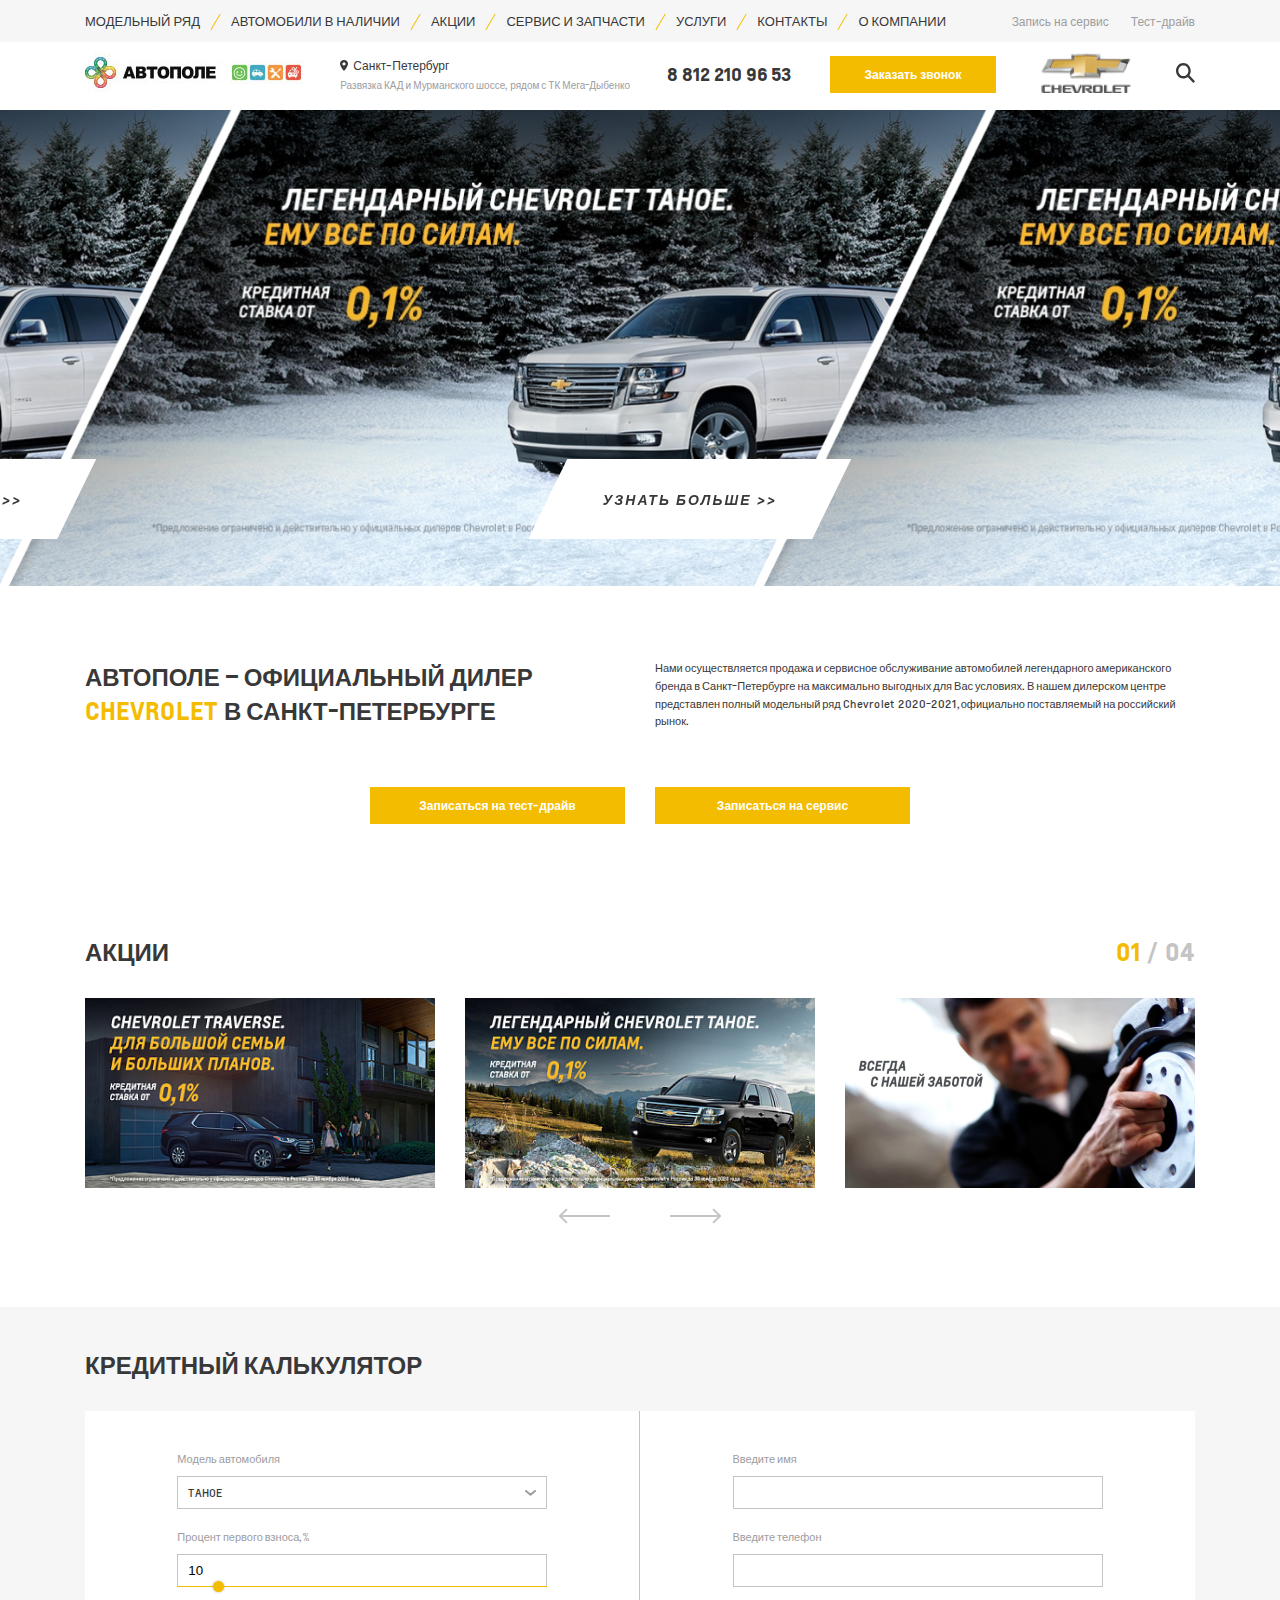
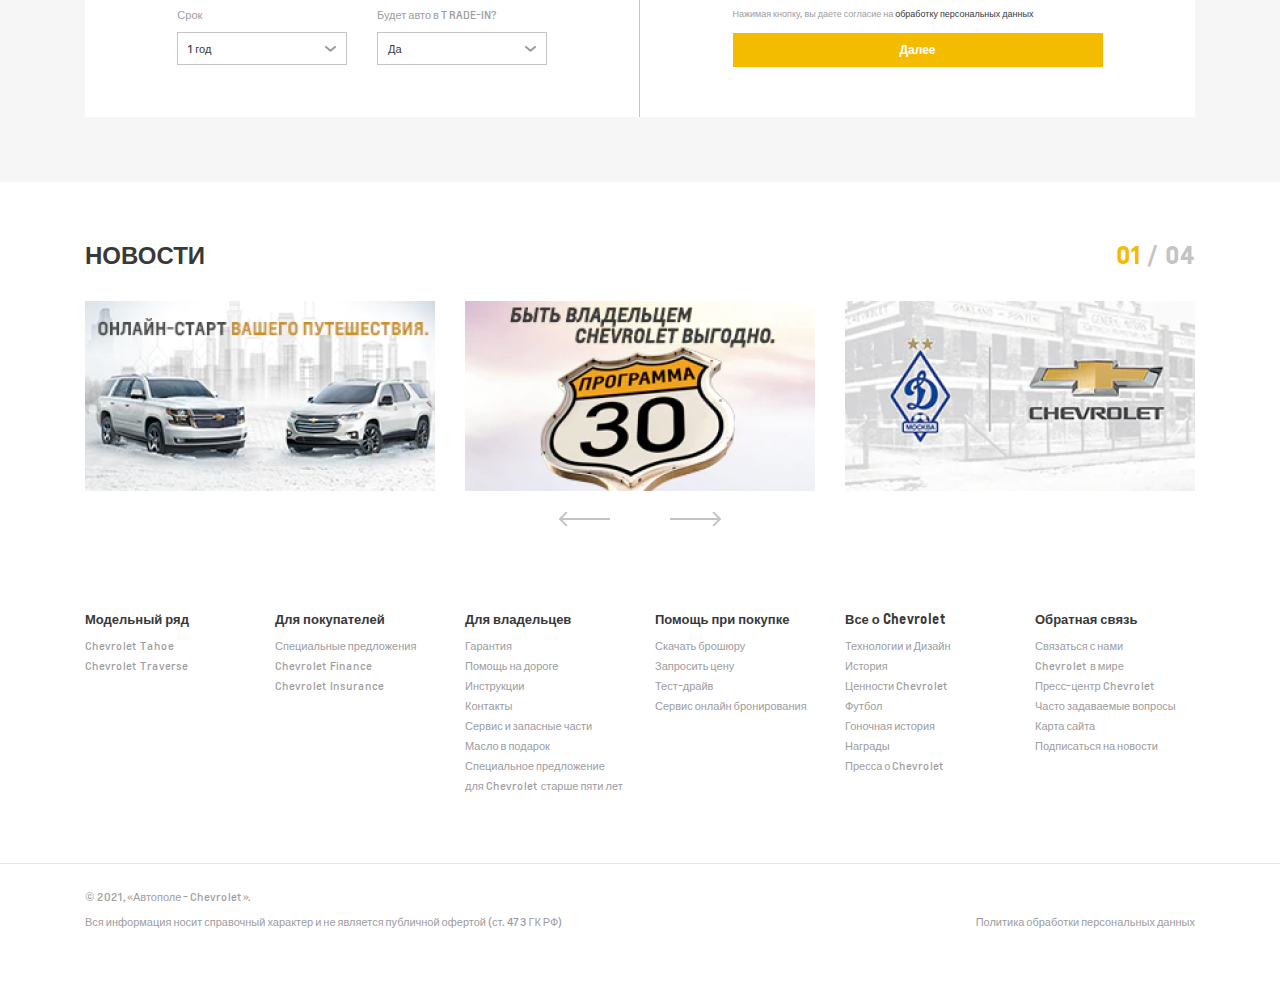
==== commit 899083be: "layout ready but only header adaptive" ====
--- a/index.html
+++ b/index.html
@@ -47,9 +47,23 @@
                                 <a href="#">о компании</a>
                             </li>
                         </ul>
+                        <ul class="header-menu header-mobile">
+                            <li class="header-menu__item">
+                                <a href="#">Автомобили в наличии</a>
+                            </li>
+                            <img src="./img/general/header/separator.svg" alt="separator" class="header-menu__separator">
+                            <li class="header-menu__item">
+                                <a href="#">Сервис и запчасти</a>
+                            </li>
+                        </ul>
                         <div class="header-right">
                             <a href="#">Запись на сервис</a>
                             <a href="#">Тест-драйв</a>
+                        </div>
+                        <div class="header-burger">
+                            <span></span>
+                            <span></span>
+                            <span></span>
                         </div>
                     </div>
                 </div>
@@ -150,6 +164,7 @@
                     </div>
                 </div>
             </section>
+            <!-- К choose можно применить класс inactive, тогда элемент станет неактивным -->
             <section class="calc">
                 <div class="container calc-container">
                     <h2 class="title calc-title">Кредитный калькулятор</h2>
@@ -158,20 +173,55 @@
                             <div class="calc-column">
                                 <div class="calc-item">
                                     <div class="input-title">Модель автомобиля</div>
-                                    <input type="text" class="input calc-input">
-                                </div>
-                                <div class="calc-item">
+                                    <div class="choose">
+                                        <div class="choose-top input">
+                                            <div class="choose-top__text">TAHOE</div>
+                                            <svg viewBox="0 0 11 6" class="choose-top__img">
+                                                <path d="M1 0.999878L5.5 4.78613L10 0.999878" stroke-width="2" stroke-linecap="round" stroke-linejoin="round"/>
+                                            </svg>
+                                        </div>
+                                        <div class="choose-body">
+                                            <div class="input choose-item active">TAHOE</div>
+                                            <div class="input choose-item">TAHOE1</div>
+                                            <div class="input choose-item">TAHOE2</div>
+                                        </div>
+                                    </div>
+                                </div>
+                                <div class="calc-item calc-item__range-value">
                                     <div class="input-title">Процент первого взноса, %</div>
-                                    <input type="text" class="input calc-input">
+                                    <input type="number" class="input calc-input" value="10">
+                                    <input type="range" class="range calc-item__range" min="0" step="1" max="100" value="10">
                                 </div>
                                 <div class="calc-item__wrapper">
                                     <div class="calc-item">
                                         <div class="input-title">Срок</div>
-                                        <input type="text" class="input calc-input">
+                                        <div class="choose">
+                                            <div class="choose-top input">
+                                                <div class="choose-top__text">1 год</div>
+                                                <svg viewBox="0 0 11 6" class="choose-top__img">
+                                                    <path d="M1 0.999878L5.5 4.78613L10 0.999878" stroke-width="2" stroke-linecap="round" stroke-linejoin="round"/>
+                                                </svg>
+                                            </div>
+                                            <div class="choose-body">
+                                                <div class="input choose-item active">1 год</div>
+                                                <div class="input choose-item">2 года</div>
+                                            </div>
+                                        </div>
                                     </div>
                                     <div class="calc-item">
                                         <div class="input-title">Будет авто в TRADE-IN?</div>
-                                        <input type="text" class="input calc-input">
+                                        <div class="choose">
+                                            <div class="choose-top input">
+                                                <div class="choose-top__text">Да</div>
+                                                <svg viewBox="0 0 11 6" class="choose-top__img">
+                                                    <path d="M1 0.999878L5.5 4.78613L10 0.999878" stroke-width="2" stroke-linecap="round" stroke-linejoin="round"/>
+                                                </svg>
+                                            </div>
+                                            <div class="choose-body">
+                                                <div class="input choose-item active">Да</div>
+                                                <div class="input choose-item">Нет</div>
+                                            </div>
+                                        </div>
                                     </div>
                                 </div>
                             </div>
@@ -303,6 +353,54 @@
                 </div>
             </div>
         </footer>
+        <div class="menu">
+            <div class="menu-top">
+                <ul class="menu-menu">
+                    <li class="menu-menu__item">
+                        <a href="#">Модельный ряд</a>
+                    </li>
+                    <li class="menu-menu__item">
+                        <a href="#">Автомобили в наличии</a>
+                    </li>
+                    <li class="menu-menu__item">
+                        <a href="#">Акции</a>
+                    </li>
+                    <li class="menu-menu__item">
+                        <a href="#">Сервис и запчасти</a>
+                    </li>
+                    <li class="menu-menu__item">
+                        <a href="#">Услуги</a>
+                    </li>
+                    <li class="menu-menu__item">
+                        <a href="#">Контакты</a>
+                    </li>
+                    <li class="menu-menu__item">
+                        <a href="#">о компании </a>
+                    </li>
+                </ul>
+                <div class="menu-links">
+                    <a href="#" class="menu-links__item">Запись на сервис</a>
+                    <a href="#" class="menu-links__item">Тест-драйв</a>
+                </div>
+            </div>
+            <div class="menu-bottom">
+                <div class="menu-address header-address">
+                    <div class="header-address__top">
+                        <img src="./img/general/mark.svg" alt="mark">
+                        <span>Санкт-Петербург</span>
+                    </div>
+                    <div class="header-address__bottom">Развязка КАД и Мурманского шоссе, рядом с ТК Мега-Дыбенко</div>
+                </div>
+                <a href="#" class="btn menu-btn">Заказать звонок</a>
+                <a href="#" class="menu-chevrolet">
+                    <img src="./img/general/header/chevrolet.png" alt="chevrolet">
+                </a>
+                <a href="#" class="menu-search">
+                    <img src="./img/general/search.svg" alt="search">
+                </a>
+            </div>
+            <img src="./img/general/close.svg" alt="close" class="menu-close">
+        </div>
     </div>
 
     <script src="./js/jquery-3.5.1.min.js"></script>
--- a/css/style.css
+++ b/css/style.css
@@ -197,6 +197,95 @@
   margin-bottom: 10px;
 }
 
+.choose {
+  position: relative;
+}
+
+.choose-top {
+  display: -webkit-box;
+  display: -ms-flexbox;
+  display: flex;
+  -webkit-box-align: center;
+      -ms-flex-align: center;
+          align-items: center;
+  -webkit-box-pack: justify;
+      -ms-flex-pack: justify;
+          justify-content: space-between;
+  cursor: pointer;
+}
+
+.choose-top__img {
+  width: 11px;
+  fill: none;
+}
+
+.choose-top__img path {
+  stroke: #9D9C9F;
+}
+
+.choose-body {
+  position: absolute;
+  top: 100%;
+  left: 0;
+  width: 100%;
+  background-color: #fff;
+  z-index: 2;
+  max-height: 157px;
+  overflow: auto;
+  height: 0;
+  -webkit-transition: .3s height;
+  transition: .3s height;
+}
+
+.choose-body::-webkit-scrollbar {
+  width: 5px;
+}
+
+.choose-body::-webkit-scrollbar-track {
+  background-color: transparent;
+}
+
+.choose-body::-webkit-scrollbar-thumb {
+  background-color: #C4C4C4;
+}
+
+.choose-item {
+  border-color: #E5E5E5;
+  border-top: none;
+  cursor: pointer;
+  -webkit-transition: .3s background-color;
+  transition: .3s background-color;
+}
+
+.choose-item.active, .choose-item:hover {
+  background-color: #E5E5E5;
+}
+
+.choose.inactive .choose-top {
+  color: #9D9C9F;
+  cursor: default;
+}
+
+.choose.inactive .choose-top__img path {
+  stroke: #C4C4C4;
+}
+
+.range {
+  height: 1px;
+  background-color: #F4BC00;
+}
+
+.range::-webkit-slider-thumb {
+  -webkit-appearance: none;
+  -webkit-box-shadow: 0px 0px 3px rgba(0, 0, 0, 0.25);
+          box-shadow: 0px 0px 3px rgba(0, 0, 0, 0.25);
+  height: 11px;
+  width: 11px;
+  background-color: #F4BC00;
+  border-radius: 50%;
+  cursor: pointer;
+}
+
 .policy {
   color: #393839;
 }
@@ -248,6 +337,10 @@
   color: #F4BC00;
 }
 
+.header-mobile {
+  display: none;
+}
+
 .header-right a {
   color: #9D9C9F;
   font-size: 12px;
@@ -303,6 +396,105 @@
   font-size: 18px;
   color: #393839;
   font-weight: 700;
+}
+
+.header-burger {
+  padding: 10px;
+  width: 40px;
+  height: 30px;
+  cursor: pointer;
+  position: relative;
+  display: none;
+}
+
+.header-burger span {
+  position: absolute;
+  left: 50%;
+  -webkit-transform: translateX(-50%);
+          transform: translateX(-50%);
+  height: 2px;
+  width: 20px;
+  background-color: #393839;
+}
+
+.header-burger span:first-child {
+  top: 10px;
+}
+
+.header-burger span:nth-child(2) {
+  top: 14px;
+}
+
+.header-burger span:last-child {
+  bottom: 10px;
+}
+
+@media (max-width: 1100px) {
+  .header-top {
+    padding: 5px 0;
+  }
+  .header-main {
+    padding: 5px 0;
+  }
+  .header-menu {
+    display: none;
+  }
+  .header-menu__item a {
+    font-size: 11px;
+  }
+  .header-menu__separator {
+    margin: 0 5px;
+  }
+  .header-mobile {
+    display: -webkit-box;
+    display: -ms-flexbox;
+    display: flex;
+  }
+  .header-right {
+    display: none;
+  }
+  .header-burger {
+    display: block;
+  }
+  .header-address {
+    display: none;
+  }
+  .header-btn {
+    display: none;
+  }
+  .header-chevrolet {
+    display: none;
+  }
+  .header-search {
+    display: none;
+  }
+  .header-phone {
+    font-size: 16px;
+  }
+}
+
+@media (max-width: 450px) {
+  .header-logo img {
+    max-width: 190px;
+  }
+}
+
+@media (max-width: 360px) {
+  .header-top__container {
+    -webkit-box-orient: vertical;
+    -webkit-box-direction: normal;
+        -ms-flex-direction: column;
+            flex-direction: column;
+  }
+  .header-menu {
+    margin-bottom: 5px;
+  }
+  .header-main__container {
+    -webkit-box-orient: vertical;
+    -webkit-box-direction: normal;
+        -ms-flex-direction: column;
+            flex-direction: column;
+  }
 }
 
 .footer-top {
@@ -547,6 +739,120 @@
 
 .tabs-item.active, .tabs-item:hover {
   color: #393839;
+}
+
+.menu {
+  position: fixed;
+  width: 350px;
+  right: -350px;
+  top: 0;
+  height: 100%;
+  background-color: #fff;
+  z-index: 5;
+  padding: 30px 20px 15px 20px;
+  display: -webkit-box;
+  display: -ms-flexbox;
+  display: flex;
+  -webkit-box-orient: vertical;
+  -webkit-box-direction: normal;
+      -ms-flex-direction: column;
+          flex-direction: column;
+  -webkit-box-pack: justify;
+      -ms-flex-pack: justify;
+          justify-content: space-between;
+  -webkit-transition: .3s right;
+  transition: .3s right;
+}
+
+.menu-close {
+  position: absolute;
+  cursor: pointer;
+  right: 10px;
+  top: 10px;
+}
+
+.menu-top {
+  -webkit-box-flex: 1;
+      -ms-flex-positive: 1;
+          flex-grow: 1;
+  overflow: auto;
+}
+
+.menu-menu {
+  list-style-type: none;
+  text-align: center;
+  margin-bottom: 20px;
+}
+
+.menu-menu__item {
+  margin-bottom: 10px;
+  text-transform: uppercase;
+  font-size: 12px;
+}
+
+.menu-menu__item a {
+  color: #393839;
+}
+
+.menu-menu__item:last-child {
+  margin-bottom: 0;
+}
+
+.menu-bottom {
+  display: -webkit-box;
+  display: -ms-flexbox;
+  display: flex;
+  -webkit-box-orient: vertical;
+  -webkit-box-direction: normal;
+      -ms-flex-direction: column;
+          flex-direction: column;
+  -webkit-box-align: center;
+      -ms-flex-align: center;
+          align-items: center;
+}
+
+.menu-links {
+  display: -webkit-box;
+  display: -ms-flexbox;
+  display: flex;
+  -webkit-box-align: center;
+      -ms-flex-align: center;
+          align-items: center;
+  -webkit-box-pack: center;
+      -ms-flex-pack: center;
+          justify-content: center;
+}
+
+.menu-links__item {
+  margin-right: 15px;
+  color: #393839;
+}
+
+.menu-links__item:last-child {
+  margin-right: 0;
+}
+
+.menu-btn {
+  margin-bottom: 15px;
+}
+
+.menu-address {
+  margin-bottom: 15px;
+}
+
+.menu-search {
+  margin-top: 20px;
+}
+
+.menu.active {
+  right: 0;
+}
+
+@media (max-width: 400px) {
+  .menu {
+    width: 300px;
+    right: -300px;
+  }
 }
 
 .hero {
@@ -687,10 +993,24 @@
 }
 
 .calc-item__wrapper .calc-item {
+  -ms-flex-preferred-size: 50px;
+      flex-basis: 50px;
   -webkit-box-flex: 1;
       -ms-flex-positive: 1;
           flex-grow: 1;
   margin: 0 15px;
+}
+
+.calc-item__range {
+  position: absolute;
+  bottom: 0;
+  left: 0;
+  width: 100%;
+  z-index: 2;
+}
+
+.calc-item__range-value {
+  position: relative;
 }
 
 .calc-input {
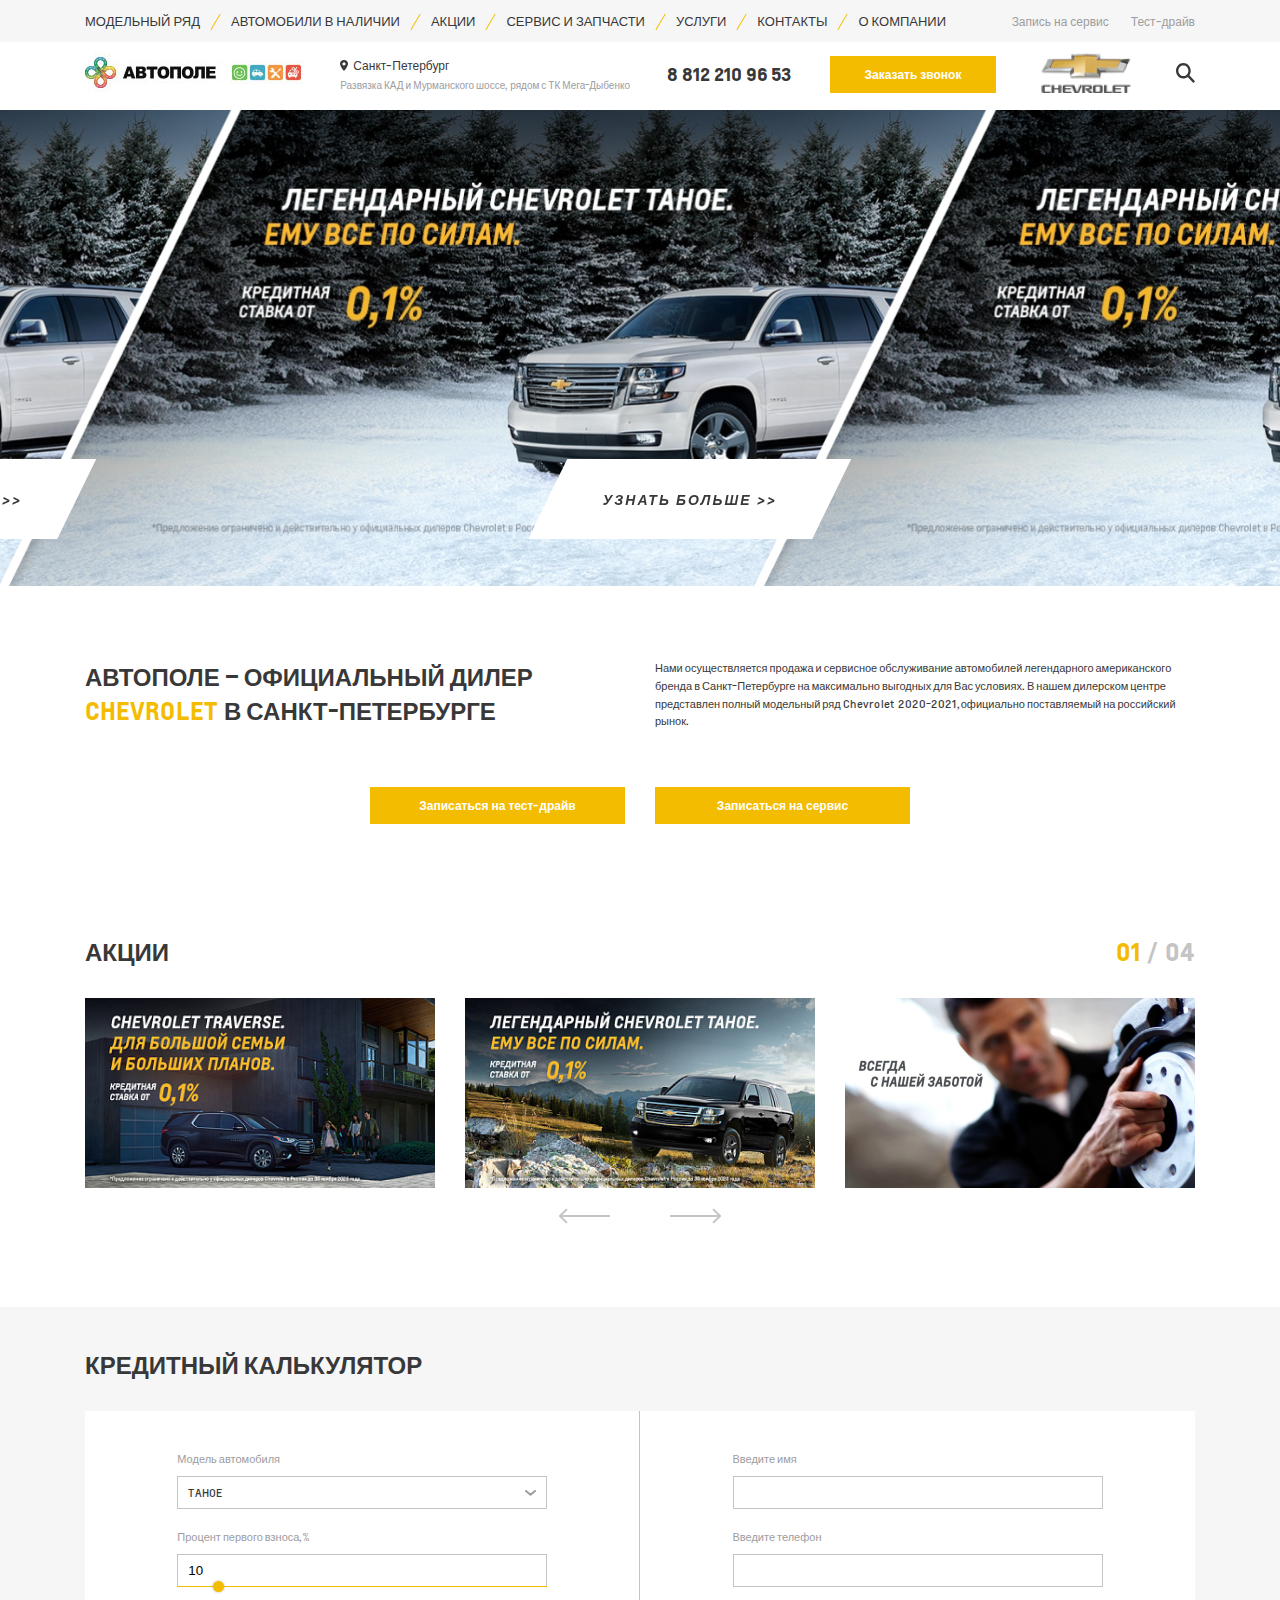
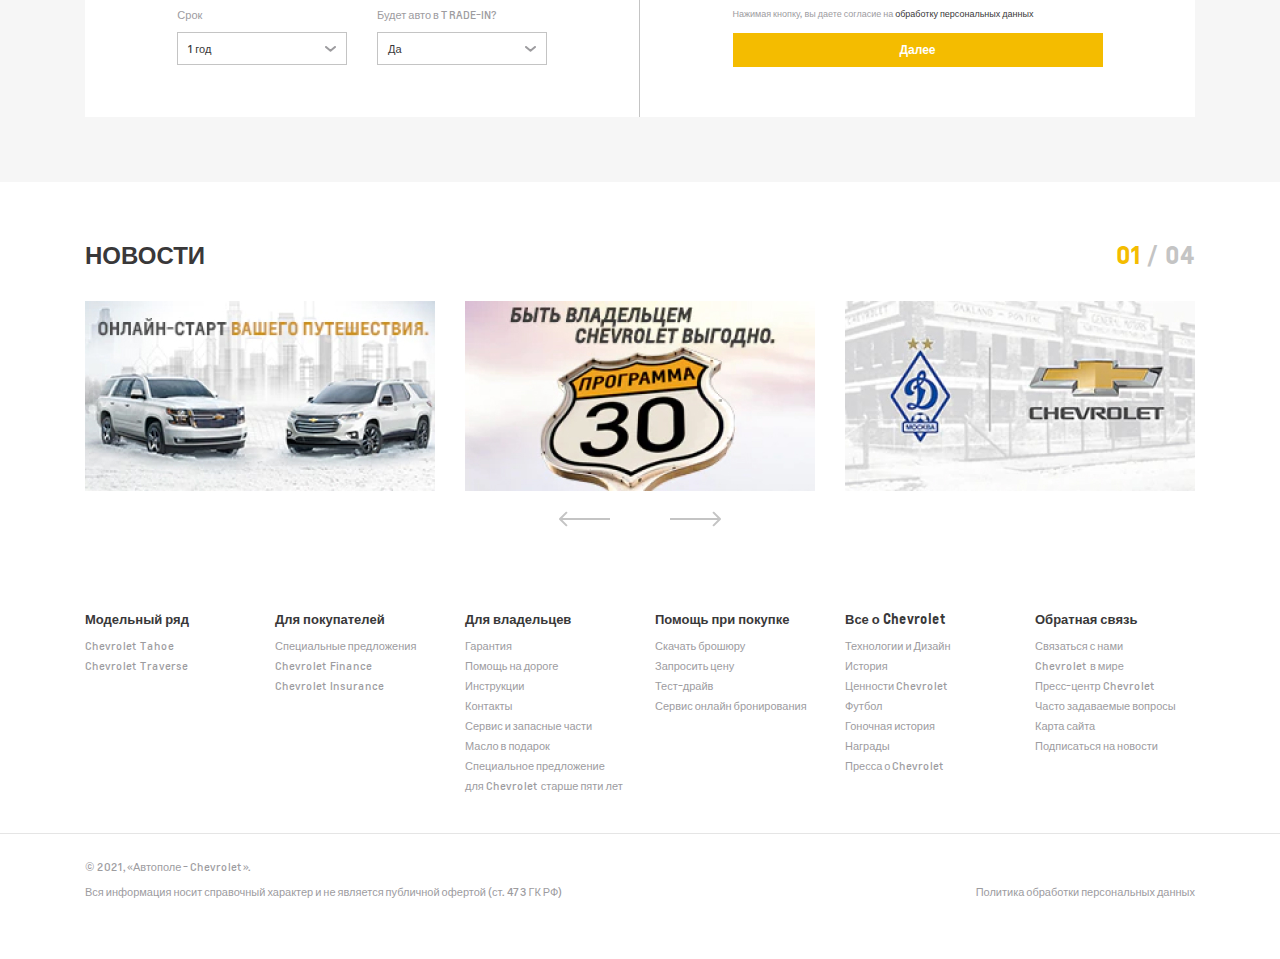
==== commit bb6a5162: "index adaptive" ====
--- a/index.html
+++ b/index.html
@@ -336,6 +336,11 @@
                             <a href="#" class="link link_reverse">Карта сайта</a>
                             <a href="#" class="link link_reverse">Подписаться на новости</a>
                         </div>
+                        <div class="footer-item empty"></div>
+                        <div class="footer-item empty"></div>
+                        <div class="footer-item empty"></div>
+                        <div class="footer-item empty"></div>
+                        <div class="footer-item empty"></div>
                     </div>
                 </div>
             </div>
--- a/css/style.css
+++ b/css/style.css
@@ -229,7 +229,7 @@
   left: 0;
   width: 100%;
   background-color: #fff;
-  z-index: 2;
+  z-index: 3;
   max-height: 157px;
   overflow: auto;
   height: 0;
@@ -294,6 +294,80 @@
   background-color: #393839;
 }
 
+@media (max-width: 1100px) {
+  .title {
+    font-size: 22px;
+  }
+  .title_grand {
+    font-size: 40px;
+  }
+  .title_small {
+    font-size: 14px;
+  }
+  .btn {
+    font-size: 12px;
+    padding: 10px 35px;
+  }
+  .btn_tight {
+    padding: 10px;
+  }
+  .input {
+    padding: 8px 10px;
+  }
+  .input-title {
+    font-size: 11px;
+  }
+}
+
+@media (max-width: 800px) {
+  .title {
+    font-size: 20px;
+  }
+  .title_grand {
+    font-size: 34px;
+  }
+  .title_small {
+    font-size: 14px;
+  }
+  .btn {
+    font-size: 12px;
+    padding: 8px 25px;
+  }
+  .btn_tight {
+    padding: 8px;
+  }
+  .input {
+    padding: 6px 8px;
+  }
+  .input-title {
+    font-size: 10px;
+  }
+}
+
+@media (max-width: 600px) {
+  .title {
+    font-size: 20px;
+  }
+  .title_grand {
+    font-size: 28px;
+  }
+  .title_small {
+    font-size: 14px;
+  }
+}
+
+@media (max-width: 500px) {
+  .title {
+    font-size: 18px;
+  }
+  .title_grand {
+    font-size: 24px;
+  }
+  .title_small {
+    font-size: 12px;
+  }
+}
+
 .header-top {
   padding: 12px 0;
   background-color: #F6F6F6;
@@ -499,7 +573,7 @@
 
 .footer-top {
   border-bottom: 1px solid #E5E5E5;
-  padding-bottom: 35px;
+  padding-bottom: 5px;
 }
 
 .footer-list {
@@ -582,6 +656,46 @@
   background-color: #9D9C9F;
 }
 
+@media (max-width: 1100px) {
+  .footer-bottom {
+    padding: 20px 0 50px 0;
+  }
+}
+
+@media (max-width: 900px) {
+  .footer-item {
+    margin: 0 15px 20px 15px;
+  }
+  .footer-bottom {
+    padding: 20px 0 40px 0;
+  }
+}
+
+@media (max-width: 800px) {
+  .footer-bottom {
+    padding: 15px 0;
+  }
+  .footer-bottom__container {
+    -webkit-box-orient: vertical;
+    -webkit-box-direction: normal;
+        -ms-flex-direction: column;
+            flex-direction: column;
+    -webkit-box-align: center;
+        -ms-flex-align: center;
+            align-items: center;
+    text-align: center;
+  }
+  .footer-bottom__item {
+    margin-bottom: 10px;
+  }
+  .footer-bottom__item div {
+    margin-bottom: 7px;
+  }
+  .footer-bottom__item:last-child {
+    margin-bottom: 0;
+  }
+}
+
 .slider {
   padding: 55px 0 80px 0;
 }
@@ -648,6 +762,43 @@
 .slider-item img {
   max-width: 100%;
   display: block;
+  margin: 0 auto;
+}
+
+@media (max-width: 1100px) {
+  .slider {
+    padding: 45px 0 60px 0;
+  }
+  .slider-top {
+    margin-bottom: 25px;
+  }
+}
+
+@media (max-width: 900px) {
+  .slider {
+    padding: 35px 0 50px 0;
+  }
+  .slider-top {
+    margin-bottom: 20px;
+  }
+}
+
+@media (max-width: 600px) {
+  .slider {
+    padding: 25px 0;
+  }
+  .slider-top {
+    margin-bottom: 15px;
+  }
+  .slider-arrows {
+    margin-top: 15px;
+  }
+  .slider-arrows:first-child {
+    margin-right: 20px;
+  }
+  .slider-arrows:last-child {
+    margin-left: 20px;
+  }
 }
 
 .breadcrumbs-container {
@@ -901,6 +1052,29 @@
   max-width: 100%;
 }
 
+@media (max-width: 1100px) {
+  .hero-btn {
+    padding: 20px 40px;
+    bottom: 20px;
+    right: 32%;
+  }
+}
+
+@media (max-width: 800px) {
+  .hero-btn {
+    padding: 15px 30px;
+    font-size: 12px;
+  }
+}
+
+@media (max-width: 500px) {
+  .hero-btn {
+    padding: 12px 25px;
+    right: 30%;
+    font-size: 11px;
+  }
+}
+
 .description {
   padding: 70px 0 55px 0;
 }
@@ -938,13 +1112,76 @@
 }
 
 .description-text {
+  margin-bottom: 20px;
+}
+
+.description-text {
   -webkit-box-flex: 1;
       -ms-flex-positive: 1;
           flex-grow: 1;
 }
 
 .description-btn {
-  min-width: 255px;
+  width: 100%;
+  max-width: 255px;
+}
+
+@media (max-width: 1100px) {
+  .description {
+    padding: 60px 0 45px 0;
+  }
+  .description-title {
+    margin-bottom: 50px;
+  }
+}
+
+@media (max-width: 900px) {
+  .description {
+    padding: 50px 0 40px 0;
+  }
+  .description-title {
+    margin-bottom: 40px;
+  }
+}
+
+@media (max-width: 750px) {
+  .description {
+    padding: 35px 0;
+  }
+  .description-container {
+    -webkit-box-orient: vertical;
+    -webkit-box-direction: normal;
+        -ms-flex-direction: column;
+            flex-direction: column;
+  }
+  .description-title {
+    margin-bottom: 30px;
+  }
+  .description-left, .description-right {
+    width: 100%;
+  }
+  .description-left {
+    margin-bottom: 20px;
+  }
+  .description-left .description-btn {
+    -ms-flex-item-align: center;
+        -ms-grid-row-align: center;
+        align-self: center;
+  }
+  .description-btn {
+    -ms-flex-item-align: center;
+        -ms-grid-row-align: center;
+        align-self: center;
+  }
+}
+
+@media (max-width: 500px) {
+  .description {
+    padding: 25px 0;
+  }
+  .description-title {
+    margin-bottom: 20px;
+  }
 }
 
 .calc {
@@ -1023,6 +1260,65 @@
 
 .calc-submit {
   width: 100%;
+}
+
+@media (max-width: 1100px) {
+  .calc {
+    padding: 30px 0 50px 0;
+  }
+  .calc-title {
+    margin-bottom: 25px;
+  }
+  .calc-column {
+    width: calc(100% / 4 * 3);
+    padding: 30px 0 40px 0;
+  }
+}
+
+@media (max-width: 900px) {
+  .calc {
+    padding: 25px 0 40px 0;
+  }
+  .calc-title {
+    margin-bottom: 20px;
+  }
+  .calc-column {
+    width: calc(100% / 5 * 4);
+    padding: 25px 0 30px 0;
+  }
+}
+
+@media (max-width: 750px) {
+  .calc {
+    padding: 25px 0;
+  }
+  .calc-main {
+    -webkit-box-orient: vertical;
+    -webkit-box-direction: normal;
+        -ms-flex-direction: column;
+            flex-direction: column;
+  }
+  .calc-item {
+    margin-bottom: 15px;
+  }
+  .calc-item__wrapper {
+    width: calc(100% + 20px);
+    margin-left: -10px;
+  }
+  .calc-item__wrapper .calc-item {
+    margin: 0 10px;
+  }
+  .calc-column {
+    width: 100%;
+    padding: 20px;
+  }
+  .calc-column__wrapper {
+    width: 100%;
+  }
+  .calc-column__wrapper:first-child {
+    border-right: none;
+    border-bottom: 1px solid #C4C4C4;
+  }
 }
 
 .offer {
@@ -2404,6 +2700,20 @@
       -ms-flex-align: center;
           align-items: center;
   cursor: pointer;
+  -webkit-transition: .3s background-color;
+  transition: .3s background-color;
+}
+
+.model-specs__item-top.active .model-specs__item-dec {
+  background-color: transparent;
+}
+
+.model-specs__item-top.active .model-specs__item-dec::after, .model-specs__item-top.active .model-specs__item-dec::before {
+  background-color: #F4BC00;
+}
+
+.model-specs__item-top.active .model-specs__item-dec::before {
+  height: 0;
 }
 
 .model-specs__item-dec {
@@ -2425,6 +2735,8 @@
   left: 50%;
   -webkit-transform: translate(-50%, -50%);
           transform: translate(-50%, -50%);
+  -webkit-transition: .3s background-color, .3s height;
+  transition: .3s background-color, .3s height;
 }
 
 .model-specs__item-dec::after {
